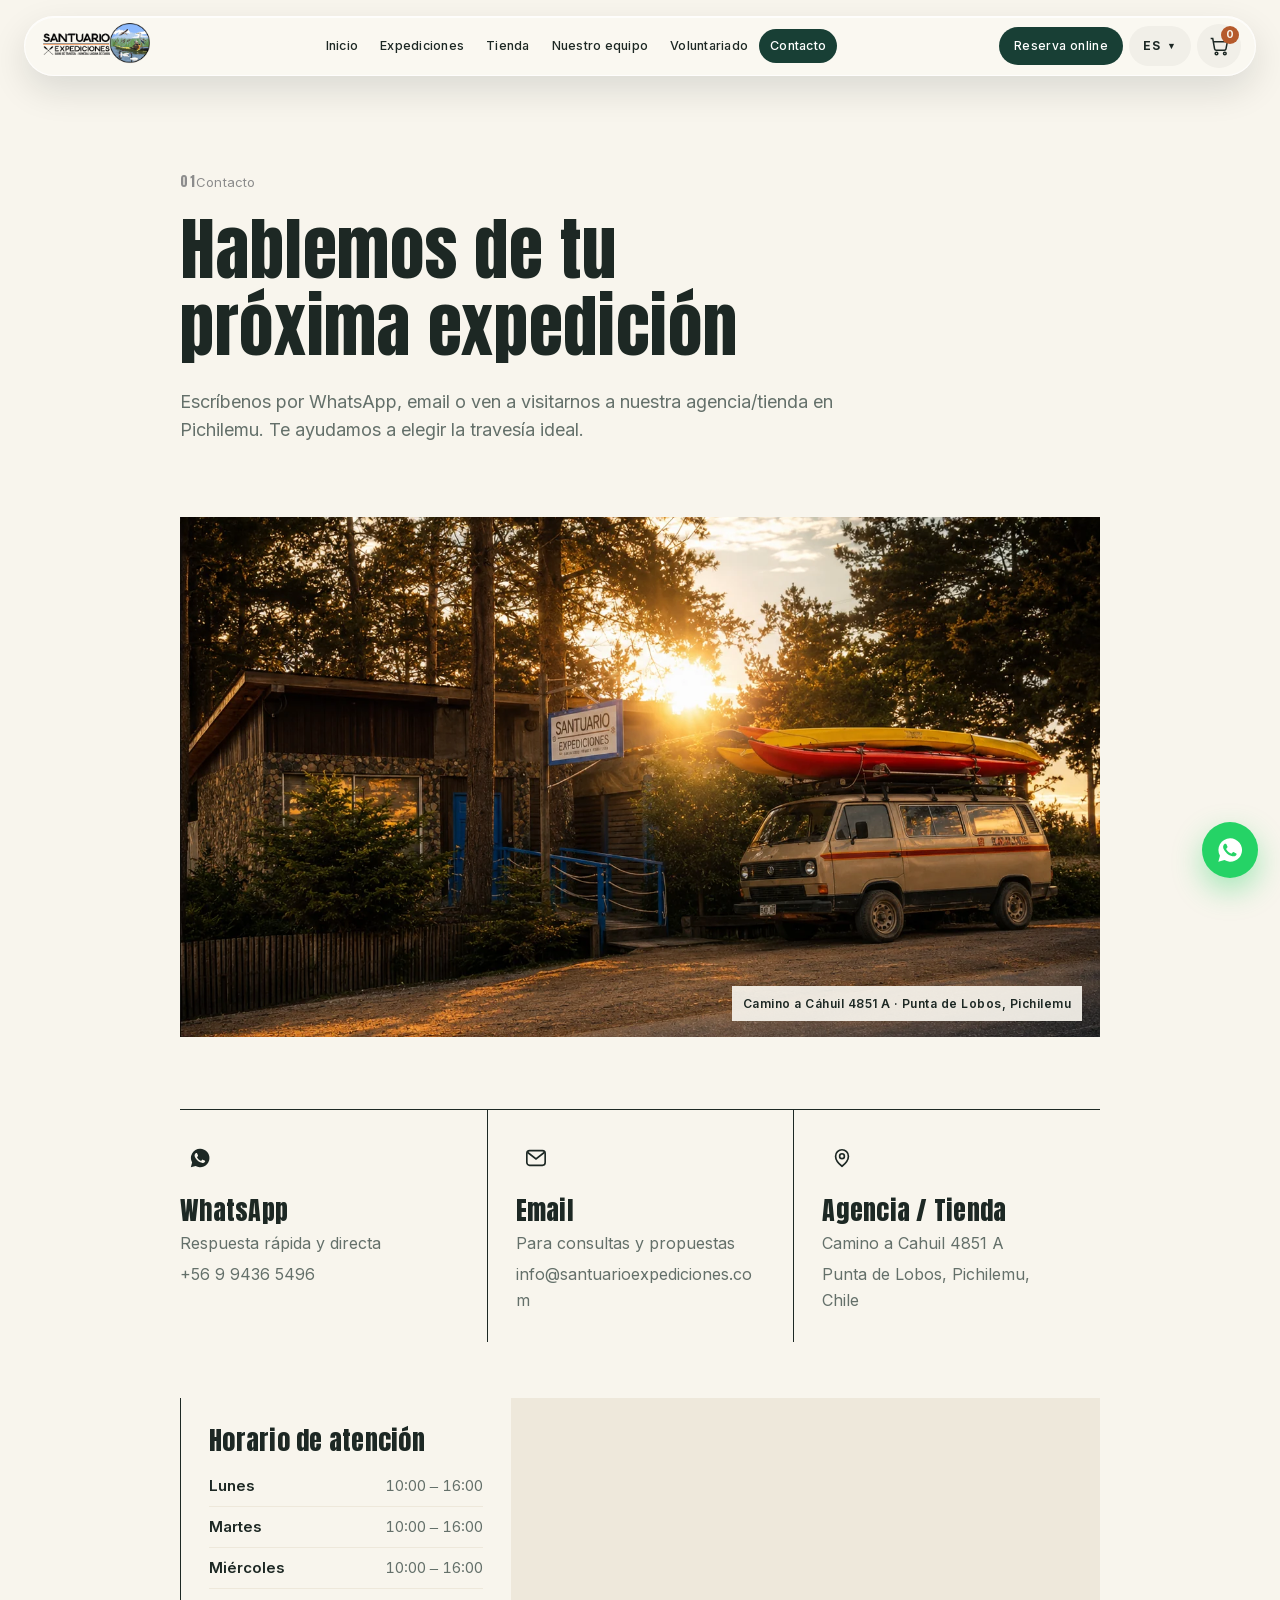
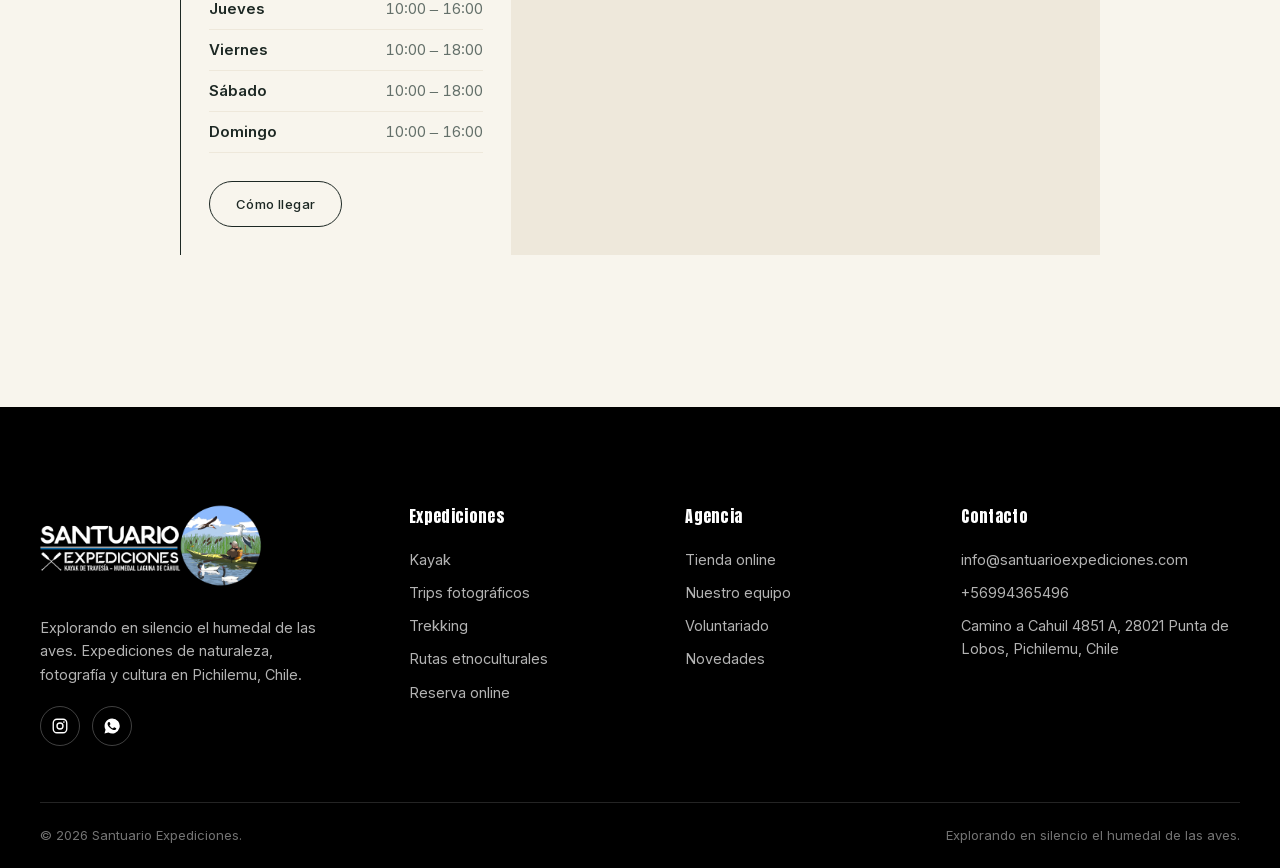
==== contact.html @ 220de6b6 "Refine site visuals and service cards" ====
<!DOCTYPE html>
<html lang="es">
<head>
  <meta charset="UTF-8">
  <meta name="viewport" content="width=device-width, initial-scale=1.0">
  <title>Contacto — Santuario Expediciones</title>
  <meta name="description" content="Contáctanos en Santuario Expediciones: expediciones de naturaleza, fotografía y cultura en Pichilemu, Chile. Escríbenos por WhatsApp, email o visítanos en la agencia.">
  <meta property="og:type" content="website">
  <meta property="og:site_name" content="Santuario Expediciones">
  <meta property="og:title" content="Contacto — Santuario Expediciones">
  <meta property="og:description" content="Contáctanos en Santuario Expediciones: expediciones de naturaleza, fotografía y cultura en Pichilemu, Chile. Escríbenos por WhatsApp, email o visítanos en la agencia.">
  <meta property="og:url" content="https://santuarioexpediciones.com/contact.html">
  <meta property="og:image" content="https://santuarioexpediciones.com/assets/img/agencia-santuario-punta-de-lobos.webp">
  <meta name="twitter:card" content="summary_large_image">
  <meta name="twitter:title" content="Contacto — Santuario Expediciones">
  <meta name="twitter:description" content="Contáctanos en Santuario Expediciones: expediciones de naturaleza, fotografía y cultura en Pichilemu, Chile. Escríbenos por WhatsApp, email o visítanos en la agencia.">
  <meta name="twitter:image" content="https://santuarioexpediciones.com/assets/img/agencia-santuario-punta-de-lobos.webp">
  <link rel="icon" type="image/png" href="assets/img/logo.png">
  <link rel="stylesheet" href="css/style.css">
  <link rel="stylesheet" href="css/s1lex.css?v=20260815-5">
</head>
<body>
  <div id="headerSlot"></div>

  <main id="main">
    <section class="section">
      <div class="container container--narrow">
        <div class="section__head reveal">
          <span class="eyebrow" data-i18n="contact.eyebrow">Contacto</span>
          <h1 class="display" data-i18n="contact.title">Hablemos de tu próxima expedición</h1>
          <p data-i18n="contact.sub">Escríbenos por WhatsApp, email o ven a visitarnos a nuestra agencia/tienda en Pichilemu. Te ayudamos a elegir la travesía ideal.</p>
        </div>

        <figure class="contact-arrival reveal" data-delay="1">
          <img src="assets/img/agencia-santuario-punta-de-lobos.webp" width="1414" height="1112" alt="Agencia Santuario Expediciones en Punta de Lobos al atardecer, con kayaks preparados para salir">
          <figcaption>Camino a Cáhuil 4851 A · Punta de Lobos, Pichilemu</figcaption>
        </figure>

        <div class="contact-grid reveal">
          <a class="contact-card" data-wa="expeditions" href="https://wa.me/56994365496?text=Hola%20qu%C3%A9%20tal%2C%20quisieras%20saber%20m%C3%A1s%20de%20nuestras%20expediciones%3F" target="_blank" rel="noopener">
            <span class="contact-card__icon">
              <svg width="22" height="22" viewBox="0 0 24 24" fill="currentColor" aria-hidden="true"><path d="M12 2a10 10 0 0 0-8.6 15L2 22l5.2-1.4A10 10 0 1 0 12 2zm5.3 14.2c-.2.6-1.2 1.2-1.7 1.2-.5.1-1 .2-3.4-.7-2.9-1.2-4.8-4.1-4.9-4.3-.1-.2-1.2-1.6-1.2-3s.7-2.1 1-2.4c.2-.3.5-.4.7-.4h.5c.2 0 .4 0 .6.4l.9 2.1c.1.2.1.4 0 .6l-.4.6-.5.5c-.1.1-.3.3-.1.6.2.3.8 1.3 1.7 2.1 1.2 1 2.1 1.4 2.4 1.5.3.1.5.1.6-.1l.9-1c.2-.3.4-.2.6-.1l2 1c.3.1.5.2.6.4 0 .1 0 .6-.2 1.2z"/></svg>
            </span>
            <h3 data-i18n="contact.waTitle">WhatsApp</h3>
            <p data-i18n="contact.waSub">Respuesta rápida y directa</p>
            <p>+56 9 9436 5496</p>
          </a>
          <a class="contact-card" href="mailto:info@santuarioexpediciones.com">
            <span class="contact-card__icon">
              <svg width="22" height="22" viewBox="0 0 24 24" fill="none" stroke="currentColor" stroke-width="1.8" aria-hidden="true"><rect x="2" y="4" width="20" height="16" rx="3"/><path d="m3 6 9 7 9-7"/></svg>
            </span>
            <h3 data-i18n="contact.emailTitle">Email</h3>
            <p data-i18n="contact.emailSub">Para consultas y propuestas</p>
            <p>info@santuarioexpediciones.com</p>
          </a>
          <div class="contact-card">
            <span class="contact-card__icon">
              <svg width="22" height="22" viewBox="0 0 24 24" fill="none" stroke="currentColor" stroke-width="1.8" aria-hidden="true"><path d="M12 21s-7-5.5-7-11a7 7 0 1 1 14 0c0 5.5-7 11-7 11z"/><circle cx="12" cy="10" r="2.6"/></svg>
            </span>
            <h3 data-i18n="contact.shopTitle">Agencia / Tienda</h3>
            <p data-i18n="contact.shopSub1">Camino a Cahuil 4851 A</p>
            <p data-i18n="contact.shopSub2">Punta de Lobos, Pichilemu, Chile</p>
          </div>
        </div>

        <div class="contact-lower reveal">
          <div class="contact-card contact-card--hours">
            <h3 data-i18n="contact.hoursTitle">Horario de atención</h3>
            <ul class="hours-list">
              <li><span data-i18n="contact.dayMon">Lunes</span><time>10:00 – 16:00</time></li>
              <li><span data-i18n="contact.dayTue">Martes</span><time>10:00 – 16:00</time></li>
              <li><span data-i18n="contact.dayWed">Miércoles</span><time>10:00 – 16:00</time></li>
              <li><span data-i18n="contact.dayThu">Jueves</span><time>10:00 – 16:00</time></li>
              <li><span data-i18n="contact.dayFri">Viernes</span><time>10:00 – 18:00</time></li>
              <li><span data-i18n="contact.daySat">Sábado</span><time>10:00 – 18:00</time></li>
              <li><span data-i18n="contact.daySun">Domingo</span><time>10:00 – 16:00</time></li>
            </ul>
            <a class="btn btn--outline" href="https://maps.google.com/?cid=6576551345342451077" target="_blank" rel="noopener" data-i18n="contact.hoursDir">Cómo llegar</a>
          </div>
          <div class="map-wrap">
            <iframe title="Mapa de Santuario Expediciones" src="https://www.google.com/maps?q=Santuario+Expediciones,+Camino+a+Cahuil+4851,+Pichilemu,+Chile&output=embed" width="100%" height="100%" style="border:0" allowfullscreen loading="lazy" referrerpolicy="no-referrer-when-downgrade"></iframe>
          </div>
        </div>

      </div>
    </section>
  </main>

  <div id="footerSlot"></div>

  <script src="js/i18n.js"></script>
  <script src="js/data.js"></script>
  <script src="js/main.js?v=20260815-3"></script>
  <script src="js/s1lex.js"></script>
</body>
</html>
---- css/style.css ----
/* ============================================================
   Santuario Expediciones — design system
   Base : design.md (Spots Travel — quiet luxury editorial)
   ============================================================ */

:root {
  /* Couleurs */
  --paper: #fef9eb;
  --paper-soft: #f7f0dd;
  --ink: #403232;
  --ink-soft: #6b5a5a;
  --accent: #a33600;
  --green: #023a29;
  --green-bright: #0b5c41;
  --blue: #134767;
  --purple: #55405c;
  --ochre: #915a01;
  --gray: #757575;
  --pastel-amber: #f9d89f;
  --pastel-terracotta: #efbfa7;
  --pastel-sage: #cadbc2;
  --pastel-sky: #bddcee;
  --white: #ffffff;

  /* Typographie */
  --font-display: "Cormorant Garamond", Georgia, "Times New Roman", serif;
  --font-body: -apple-system, BlinkMacSystemFont, "Helvetica Neue", Helvetica, Arial, sans-serif;

  /* Espacement */
  --container: 1120px;
  --container-narrow: 900px;
  --section-pad: clamp(72px, 10vw, 130px);
  --radius-pill: 999px;
  --radius-input: 4px;

  /* Transitions */
  --ease: cubic-bezier(0.22, 1, 0.36, 1);
  --dur: 0.35s;
}

/* ---------- Reset ---------- */
*, *::before, *::after { box-sizing: border-box; }
html { scroll-behavior: smooth; -webkit-text-size-adjust: 100%; }
body {
  margin: 0;
  font-family: var(--font-body);
  font-size: 17px;
  line-height: 1.6;
  color: var(--ink);
  background: var(--paper);
  -webkit-font-smoothing: antialiased;
}
img { max-width: 100%; display: block; }
a { color: inherit; text-decoration: none; }
ul, ol { margin: 0; padding: 0; list-style: none; }
h1, h2, h3, h4, p { margin: 0; }
button { font: inherit; color: inherit; background: none; border: 0; cursor: pointer; padding: 0; }
input, select, textarea { font: inherit; color: inherit; }
::selection { background: var(--accent); color: var(--paper); }

/* ---------- Utilitaires ---------- */
.container { width: min(var(--container), 100% - 48px); margin-inline: auto; }
.container--narrow { width: min(var(--container-narrow), 100% - 48px); margin-inline: auto; }

.display { font-family: var(--font-display); font-weight: 500; line-height: 1.08; letter-spacing: 0.005em; }
.eyebrow {
  font-size: 12px;
  font-weight: 600;
  letter-spacing: 0.48px;
  text-transform: uppercase;
  color: var(--accent);
}
.section { padding-block: var(--section-pad); position: relative; }
.section--paper-soft { background: var(--paper-soft); }
.section--white { background: var(--white); }
.section__head { text-align: center; max-width: 720px; margin: 0 auto clamp(40px, 6vw, 72px); }
.section__head .eyebrow { margin-bottom: 18px; display: block; }
.section__head h2, .section__head h1 { font-size: clamp(34px, 4.6vw, 54px); margin-bottom: 18px; }
.section__head p { color: var(--ink-soft); font-size: 18px; }
.section__head--left { text-align: left; margin-inline: 0; }

/* ---------- Header ---------- */
.site-header {
  position: sticky;
  top: 0;
  z-index: 60;
  background: rgba(254, 249, 235, 0.92);
  backdrop-filter: blur(10px);
  border-bottom: 1px dashed var(--ink);
  transition: box-shadow var(--dur) var(--ease);
}
.site-header.scrolled { box-shadow: 0 8px 30px rgba(64, 50, 50, 0.08); }
.site-header__inner {
  display: flex;
  align-items: center;
  justify-content: space-between;
  gap: 16px;
  height: 78px;
}
.brand { display: flex; align-items: center; gap: 12px; white-space: nowrap; flex: none; }
.brand img { height: 58px; width: auto; }
.brand__word {
  font-family: var(--font-display);
  font-size: 19px;
  font-weight: 600;
  letter-spacing: -0.01em;
  line-height: 1;
}
.brand__word small { display: block; font-family: var(--font-body); font-size: 9px; font-weight: 600; letter-spacing: 2.6px; text-transform: uppercase; color: var(--accent); margin-top: 4px; }

.main-nav { display: flex; align-items: center; gap: 3px; min-width: 0; }
.main-nav a, .main-nav button.nav-link {
  display: inline-flex;
  align-items: center;
  white-space: nowrap;
  gap: 5px;
  padding: 8px 10px;
  font-size: 12px;
  font-weight: 600;
  letter-spacing: 0.1em;
  text-transform: uppercase;
  color: var(--ink);
  border-radius: var(--radius-pill);
  transition: color var(--dur) var(--ease), background var(--dur) var(--ease);
}
.main-nav a:hover, .main-nav button.nav-link:hover { color: var(--accent); background: rgba(163, 54, 0, 0.06); }
.main-nav a.is-active { color: var(--accent); }

/* Dropdown Expediciones */
.has-dropdown { position: relative; }
.dropdown {
  position: absolute;
  top: calc(100% + 10px);
  left: 0;
  min-width: 250px;
  background: var(--paper);
  border: 1px dashed var(--ink);
  border-radius: 14px;
  padding: 10px;
  opacity: 0;
  visibility: hidden;
  transform: translateY(8px);
  transition: opacity var(--dur) var(--ease), transform var(--dur) var(--ease), visibility var(--dur);
  box-shadow: 0 24px 60px rgba(64, 50, 50, 0.14);
}
.has-dropdown:hover .dropdown, .has-dropdown:focus-within .dropdown { opacity: 1; visibility: visible; transform: translateY(0); }
.dropdown a {
  display: block;
  padding: 11px 14px;
  font-size: 13px;
  font-weight: 600;
  letter-spacing: 0.1em;
  text-transform: uppercase;
  border-radius: 10px;
  color: var(--ink);
  transition: background var(--dur) var(--ease), color var(--dur) var(--ease);
}
.dropdown a:hover { background: rgba(163, 54, 0, 0.07); color: var(--accent); }
.caret { font-size: 9px; transition: transform var(--dur) var(--ease); }
.has-dropdown:hover .caret { transform: rotate(180deg); }

.header-cta { display: flex; align-items: center; gap: 8px; flex: none; white-space: nowrap; }

/* Sélecteur de langue */
.lang-select { position: relative; }
.lang-select__btn {
  height: 44px;
  padding: 0 14px;
  border: 1.5px dashed var(--ink);
  border-radius: var(--radius-pill);
  background: transparent;
  font-size: 12px;
  font-weight: 700;
  letter-spacing: 0.08em;
  color: var(--ink);
  display: inline-flex;
  align-items: center;
  gap: 6px;
  transition: background var(--dur) var(--ease), color var(--dur) var(--ease), border-color var(--dur) var(--ease);
}
.lang-select__btn:hover { background: var(--ink); color: var(--paper); border-color: var(--ink); }
.lang-select__menu {
  position: absolute;
  top: calc(100% + 10px);
  right: 0;
  min-width: 168px;
  background: var(--paper);
  border: 1px dashed var(--ink);
  border-radius: 14px;
  padding: 8px;
  opacity: 0;
  visibility: hidden;
  transform: translateY(8px);
  transition: opacity var(--dur) var(--ease), transform var(--dur) var(--ease), visibility var(--dur);
  box-shadow: 0 24px 60px rgba(64, 50, 50, 0.14);
  z-index: 70;
}
.lang-select.open .lang-select__menu { opacity: 1; visibility: visible; transform: translateY(0); }
.lang-select__menu button {
  display: flex;
  align-items: center;
  justify-content: space-between;
  gap: 12px;
  width: 100%;
  padding: 11px 14px;
  font-size: 13px;
  font-weight: 600;
  border-radius: 10px;
  color: var(--ink);
  transition: background var(--dur) var(--ease), color var(--dur) var(--ease);
}
.lang-select__menu button:hover { background: rgba(163, 54, 0, 0.07); color: var(--accent); }
.lang-select__menu button.is-active { background: var(--ink); color: var(--paper); }
.lang-select__menu button small { opacity: 0.55; font-weight: 700; letter-spacing: 0.08em; }

/* Navigation un peu plus compacte en anglais / français / portugais (libellés plus longs) */
html[lang="en"] .main-nav, html[lang="fr"] .main-nav, html[lang="pt"] .main-nav { gap: 2px; }
html[lang="en"] .main-nav a,
html[lang="en"] .main-nav button.nav-link,
html[lang="fr"] .main-nav a,
html[lang="fr"] .main-nav button.nav-link,
html[lang="pt"] .main-nav a,
html[lang="pt"] .main-nav button.nav-link { padding: 10px 9px; font-size: 11.5px; }

/* Boutons */
.btn {
  display: inline-flex;
  align-items: center;
  justify-content: center;
  gap: 10px;
  height: 46px;
  padding: 0 26px;
  border-radius: var(--radius-pill);
  font-size: 13px;
  font-weight: 600;
  letter-spacing: 0.12em;
  text-transform: uppercase;
  transition: transform var(--dur) var(--ease), box-shadow var(--dur) var(--ease), background var(--dur) var(--ease), color var(--dur) var(--ease), border-color var(--dur) var(--ease);
  will-change: transform;
}
.btn:hover { transform: translateY(-2px); }
.btn--primary { background: var(--green); color: var(--paper); }
.btn--primary:hover { background: var(--green-bright); box-shadow: 0 14px 30px rgba(2, 58, 41, 0.28); }
.btn--accent { background: var(--accent); color: var(--paper); }
.btn--accent:hover { box-shadow: 0 14px 30px rgba(163, 54, 0, 0.3); background: #b83e00; }
.btn--outline { border: 1.5px solid var(--ink); color: var(--ink); background: transparent; }
.btn--outline:hover { background: var(--ink); color: var(--paper); }
.btn--light { border: 1.5px solid rgba(254, 249, 235, 0.7); color: var(--paper); }
.btn--light:hover { background: var(--paper); color: var(--green); border-color: var(--paper); }
.btn--sm { height: 40px; padding: 0 18px; font-size: 11.5px; }
.btn .icon { font-size: 15px; line-height: 1; }

/* Text link */
.text-link {
  display: inline-flex;
  align-items: center;
  gap: 8px;
  font-size: 14px;
  font-weight: 600;
  letter-spacing: 0.1em;
  text-transform: uppercase;
  color: var(--ink);
  padding-bottom: 4px;
  position: relative;
}
.text-link::after {
  content: "";
  position: absolute;
  left: 0; bottom: 0;
  width: 100%; height: 1px;
  background: var(--accent);
  transform: scaleX(0);
  transform-origin: left;
  transition: transform var(--dur) var(--ease);
}
.text-link:hover::after { transform: scaleX(1); }
.text-link:hover { color: var(--accent); }
.text-link .icon { transition: transform var(--dur) var(--ease); }
.text-link:hover .icon { transform: translateX(4px); }

/* ---------- Hero ---------- */
.hero {
  position: relative;
  min-height: 92vh;
  display: flex;
  align-items: center;
  justify-content: center;
  overflow: hidden;
  isolation: isolate;
}
.hero__media { position: absolute; inset: 0; z-index: -2; }
.hero__media video, .hero__media img {
  width: 100%; height: 100%;
  object-fit: cover;
}
.hero__overlay {
  position: absolute; inset: 0; z-index: -1;
  background: linear-gradient(180deg, rgba(0, 0, 0, 0.28) 0%, rgba(0, 0, 0, 0.15) 45%, rgba(0, 0, 0, 0.52) 100%);
}
.hero__content { text-align: center; padding: 140px 24px 100px; max-width: 820px; }
.hero__eyebrow { display: inline-flex; align-items: center; gap: 14px; font-size: 12px; font-weight: 600; letter-spacing: 0.4em; text-transform: uppercase; color: var(--paper); margin-bottom: 26px; }
.hero__eyebrow::before, .hero__eyebrow::after { content: ""; width: 42px; height: 1px; background: var(--paper); opacity: 0.6; }
.hero h1 {
  font-family: var(--font-display);
  font-weight: 500;
  font-size: clamp(44px, 7vw, 82px);
  line-height: 1.02;
  color: var(--paper);
  text-shadow: 0 2px 24px rgba(2, 58, 41, 0.45);
  margin-bottom: 26px;
}
.hero h1 em { font-style: italic; color: #f9d89f; }
.hero__sub {
  font-family: var(--font-display);
  font-size: clamp(20px, 2.6vw, 26px);
  font-style: italic;
  color: rgba(254, 249, 235, 0.92);
  text-shadow: 0 2px 16px rgba(2, 58, 41, 0.5);
  margin-bottom: 42px;
}
.hero__actions { display: flex; gap: 16px; justify-content: center; flex-wrap: wrap; }
.hero__actions .btn--outline { border-color: var(--paper); color: var(--paper); }
.hero__actions .btn--outline:hover { background: var(--ink); border-color: var(--ink); color: var(--paper); }
.hero__scroll {
  position: absolute;
  bottom: 26px; left: 50%;
  transform: translateX(-50%);
  display: flex; flex-direction: column; align-items: center; gap: 8px;
  font-size: 10px; letter-spacing: 0.34em; text-transform: uppercase; color: rgba(254, 249, 235, 0.9);
  text-shadow: 0 1px 8px rgba(2, 58, 41, 0.5);
  animation: float 2.4s var(--ease) infinite;
}
@keyframes float { 0%, 100% { transform: translateX(-50%) translateY(0); } 50% { transform: translateX(-50%) translateY(8px); } }

/* ---------- Galerie ---------- */
.gallery { display: grid; grid-template-columns: repeat(3, 1fr); gap: 22px; }
.gallery figure { position: relative; border-radius: 50%; overflow: hidden; aspect-ratio: 1; }
.gallery figure:nth-child(1) { transform: rotate(-3deg); }
.gallery figure:nth-child(2) { transform: translateY(26px) rotate(1.5deg); }
.gallery figure:nth-child(3) { transform: rotate(2.5deg); }
.gallery img { width: 100%; height: 100%; object-fit: cover; transition: transform 0.8s var(--ease); }
.gallery figure:hover img { transform: scale(1.08) rotate(-1deg); }

/* ---------- Cartes expéditions ---------- */
.exp-grid { display: grid; grid-template-columns: repeat(4, 1fr); gap: 28px; }
.exp-card {
  background: var(--white);
  border: 1px solid rgba(64, 50, 50, 0.1);
  border-radius: 20px;
  overflow: hidden;
  display: flex;
  flex-direction: column;
  transition: transform var(--dur) var(--ease), box-shadow var(--dur) var(--ease), border-color var(--dur) var(--ease);
}
.exp-card:hover { transform: translateY(-8px); box-shadow: 0 34px 64px rgba(64, 50, 50, 0.16); border-color: rgba(64, 50, 50, 0.22); }
.exp-card__media {
  position: relative;
  display: block;
  aspect-ratio: 16 / 10;
  overflow: hidden;
}
.exp-card__media img { width: 100%; height: 100%; object-fit: cover; transition: transform 0.8s var(--ease); }
.exp-card:hover .exp-card__media img { transform: scale(1.08); }
.exp-card__tag {
  position: absolute;
  bottom: 12px; left: 12px;
  background: var(--paper);
  color: var(--ink);
  font-size: 11px;
  font-weight: 700;
  letter-spacing: 0.1em;
  text-transform: uppercase;
  padding: 7px 13px;
  border-radius: var(--radius-pill);
  box-shadow: 0 8px 20px rgba(64, 50, 50, 0.18);
}
.exp-card__body { padding: 26px 24px 28px; display: flex; flex-direction: column; flex: 1; }
.exp-card__eyebrow {
  font-size: 11px;
  font-weight: 700;
  letter-spacing: 0.18em;
  text-transform: uppercase;
  color: var(--accent);
  margin-bottom: 10px;
}
.exp-card h3 {
  font-family: var(--font-display);
  font-size: 24px;
  font-weight: 600;
  line-height: 1.15;
  margin-bottom: 12px;
  transition: color var(--dur) var(--ease);
}
.exp-card:hover h3 { color: var(--accent); }
.exp-card p { font-size: 15px; color: var(--ink-soft); margin-bottom: 22px; }
.exp-card__cta {
  margin-top: auto;
  width: 100%;
  transition: transform var(--dur) var(--ease), box-shadow var(--dur) var(--ease), background var(--dur) var(--ease);
}
.exp-card__cta .icon { transition: transform var(--dur) var(--ease); }
.exp-card:hover .exp-card__cta { transform: none; }
.exp-card__cta:hover .icon { transform: translateX(4px); }
.exp-more { text-align: center; margin-top: 56px; }
.exp-more .text-link { font-size: 15px; }

/* ---------- Produits (tienda) ---------- */
.shop-banner { position: relative; padding: clamp(90px, 14vw, 170px) 0; text-align: center; overflow: hidden; isolation: isolate; color: var(--paper); }
.shop-banner img { position: absolute; inset: 0; width: 100%; height: 100%; object-fit: cover; z-index: -2; }
.shop-banner::after { content: ""; position: absolute; inset: 0; background: rgba(0, 0, 0, 0.52); z-index: -1; }
.shop-banner h1 { font-family: var(--font-display); font-size: clamp(40px, 6vw, 68px); font-weight: 500; margin-bottom: 14px; }
.shop-banner p { letter-spacing: 0.3em; text-transform: uppercase; font-size: 12px; font-weight: 600; opacity: 0.85; }

.filters { display: flex; flex-wrap: wrap; gap: 10px; justify-content: center; margin-bottom: 52px; }
.chip {
  padding: 10px 20px;
  border: 1px solid var(--ink);
  border-radius: var(--radius-pill);
  font-size: 12px;
  font-weight: 600;
  letter-spacing: 0.1em;
  text-transform: uppercase;
  transition: all var(--dur) var(--ease);
}
.chip:hover { border-color: var(--accent); color: var(--accent); }
.chip.is-active { background: var(--ink); color: var(--paper); border-color: var(--ink); }

.product-grid { display: grid; grid-template-columns: repeat(4, 1fr); gap: 34px 26px; }
.product-card { display: flex; flex-direction: column; animation: cardIn 0.5s var(--ease) both; }
.product-card__img {
  position: relative;
  border-radius: 18px;
  overflow: hidden;
  aspect-ratio: 4 / 3;
  background: var(--paper-soft);
  margin-bottom: 16px;
}
.product-card__img img { width: 100%; height: 100%; object-fit: cover; transition: transform 0.7s var(--ease); }
.product-card:hover .product-card__img img { transform: scale(1.07); }
.product-card__badge {
  position: absolute;
  top: 12px; left: 12px;
  background: var(--paper);
  color: var(--ink);
  font-size: 10px;
  font-weight: 700;
  letter-spacing: 0.12em;
  text-transform: uppercase;
  padding: 6px 12px;
  border-radius: var(--radius-pill);
  box-shadow: 0 6px 16px rgba(64, 50, 50, 0.18);
  z-index: 2;
}
.product-card__cat { font-size: 11px; font-weight: 700; letter-spacing: 0.18em; text-transform: uppercase; color: var(--accent); margin-bottom: 6px; }
.product-card h3 { font-family: var(--font-display); font-size: 21px; font-weight: 600; line-height: 1.2; margin-bottom: 6px; }
.product-card__price { font-size: 16px; font-weight: 700; margin-bottom: 14px; }
.product-card__btn { margin-top: auto; }

/* ---------- Accordéon FAQ ---------- */
.accordion { max-width: var(--container-narrow); margin-inline: auto; }
.accordion details { border-bottom: 1px dashed rgba(64, 50, 50, 0.45); }
.accordion summary {
  display: flex;
  align-items: baseline;
  gap: 22px;
  padding: 26px 6px;
  cursor: pointer;
  list-style: none;
  font-family: var(--font-display);
  font-size: 22px;
  font-weight: 600;
}
.accordion summary::-webkit-details-marker { display: none; }
.accordion summary .num { font-family: var(--font-body); font-size: 13px; font-weight: 700; color: var(--accent); letter-spacing: 0.1em; }
.accordion summary .mark { margin-left: auto; font-size: 20px; color: var(--accent); transition: transform var(--dur) var(--ease); }
.accordion details[open] summary .mark { transform: rotate(45deg); }
.accordion__body { padding: 0 6px 30px 62px; color: var(--ink-soft); max-width: 720px; }

/* ---------- Réservation (services) ---------- */
.svc-grid { display: grid; grid-template-columns: repeat(3, 1fr); gap: 30px; }
.svc-card {
  background: var(--white);
  border: 1px solid rgba(64, 50, 50, 0.14);
  border-radius: 20px;
  overflow: hidden;
  display: flex;
  flex-direction: column;
  transition: transform var(--dur) var(--ease), box-shadow var(--dur) var(--ease);
}
.svc-card:hover { transform: translateY(-6px); box-shadow: 0 30px 60px rgba(64, 50, 50, 0.14); }
.svc-card__img { aspect-ratio: 16 / 10; overflow: hidden; }
.svc-card__img img { width: 100%; height: 100%; object-fit: cover; transition: transform 0.7s var(--ease); }
.svc-card:hover .svc-card__img img { transform: scale(1.06); }
.svc-card__body { padding: 26px 26px 30px; display: flex; flex-direction: column; flex: 1; }
.svc-card__cat { font-size: 11px; font-weight: 700; letter-spacing: 0.16em; text-transform: uppercase; color: var(--accent); margin-bottom: 8px; }
.svc-card h3 { font-family: var(--font-display); font-size: 24px; font-weight: 600; line-height: 1.15; margin-bottom: 12px; }
.svc-card__meta { display: flex; gap: 8px; flex-wrap: wrap; margin-bottom: 14px; }
.svc-card__tag { font-size: 12px; font-weight: 600; padding: 5px 12px; border-radius: var(--radius-pill); background: var(--paper-soft); }
.svc-card__price { font-size: 26px; font-weight: 700; margin-bottom: 18px; }
.svc-card__price small { font-size: 13px; font-weight: 500; color: var(--gray); }
.svc-card .btn { margin-top: auto; }
.svc-card { cursor: pointer; }
.svc-card__link { display: block; text-decoration: none; color: inherit; }
.svc-card__img { position: relative; }
.svc-card__badge {
  position: absolute;
  top: 12px; left: 12px;
  z-index: 2;
  background: var(--accent);
  color: var(--paper);
  font-size: 10px;
  font-weight: 700;
  letter-spacing: 0.12em;
  text-transform: uppercase;
  padding: 6px 12px;
  border-radius: var(--radius-pill);
  box-shadow: 0 6px 16px rgba(64, 50, 50, 0.25);
}
.svc-card__tag--level { background: rgba(163, 54, 0, 0.09); color: var(--accent); }
.svc-card__more-btn {
  display: inline-flex;
  align-items: center;
  gap: 6px;
  align-self: flex-start;
  margin-bottom: 16px;
  font-size: 12px;
  font-weight: 700;
  letter-spacing: 0.12em;
  text-transform: uppercase;
  color: var(--accent);
  border-bottom: 1px solid var(--accent);
  padding-bottom: 2px;
  transition: color var(--dur) var(--ease), border-color var(--dur) var(--ease);
}
.svc-card__more-btn:hover { color: var(--ink); border-color: var(--ink); }
.svc-card__more-ico { font-size: 15px; line-height: 1; }
.svc-card__more {
  margin: -6px 0 18px;
  padding: 16px 18px;
  border: 1px dashed rgba(163, 54, 0, 0.45);
  border-radius: 14px;
  background: rgba(163, 54, 0, 0.045);
  animation: cardIn 0.35s var(--ease) both;
}
.svc-card__more p { font-size: 14.5px; line-height: 1.7; color: var(--ink-soft); }
.svc-private-note {
  text-align: center;
  max-width: 640px;
  margin: 44px auto 0;
  font-size: 14px;
  color: var(--ink-soft);
  border: 1px dashed var(--ink);
  border-radius: var(--radius-pill);
  padding: 12px 22px;
}

/* ---------- Bandeau « Expedición 2 días » (accueil) ---------- */
.exp-featured {
  display: grid;
  grid-template-columns: 1.05fr 1fr;
  gap: 0;
  border-radius: 24px;
  overflow: hidden;
  background: var(--green);
  color: var(--paper);
  box-shadow: 0 34px 64px rgba(2, 58, 41, 0.24);
}
.exp-featured__media { position: relative; min-height: 300px; }
.exp-featured__media img { position: absolute; inset: 0; width: 100%; height: 100%; object-fit: cover; }
.exp-featured__body { padding: clamp(36px, 5vw, 64px); display: flex; flex-direction: column; }
.exp-featured__body .exp-card__eyebrow { color: #f9d89f; }
.exp-featured__body h3 {
  font-family: var(--font-display);
  font-size: clamp(26px, 3vw, 38px);
  font-weight: 600;
  line-height: 1.1;
  margin-bottom: 16px;
}
.exp-featured__body p { color: rgba(254, 249, 235, 0.85); font-size: 16.5px; margin-bottom: 28px; }
.exp-featured__body .btn--primary { background: var(--accent); }
.exp-featured__body .btn--primary:hover { background: #b83e00; box-shadow: 0 14px 30px rgba(0, 0, 0, 0.3); }

/* ---------- Contacto ---------- */
.contact-grid { display: grid; grid-template-columns: repeat(3, 1fr); gap: 22px; margin-bottom: 56px; }
.contact-lower { display: grid; grid-template-columns: minmax(280px, 0.9fr) 1.6fr; gap: 22px; margin-bottom: 56px; }
.contact-card--hours h3 { margin-bottom: 14px; }
.hours-list { list-style: none; width: 100%; margin: 0 0 22px; padding: 0; display: grid; gap: 8px; }
.hours-list li { display: flex; justify-content: space-between; align-items: baseline; gap: 16px; padding-bottom: 8px; border-bottom: 1px dashed rgba(64, 50, 50, 0.16); font-size: 15px; }
.hours-list span { color: var(--ink); font-weight: 600; }
.hours-list time { color: var(--ink-soft); font-variant-numeric: tabular-nums; }
.map-wrap { border-radius: 18px; overflow: hidden; border: 1px solid rgba(64, 50, 50, 0.14); min-height: 320px; background: var(--paper-soft); }
.map-wrap iframe { display: block; }
.contact-card--hours { text-decoration: none; }

.contact-card {
  display: flex;
  flex-direction: column;
  align-items: flex-start;
  gap: 6px;
  padding: 28px;
  border: 1px solid rgba(64, 50, 50, 0.14);
  border-radius: 18px;
  background: var(--paper-soft);
  color: var(--ink);
  text-decoration: none;
  transition: transform var(--dur) var(--ease), box-shadow var(--dur) var(--ease);
}
.contact-card:hover { transform: translateY(-4px); box-shadow: 0 18px 40px rgba(64, 50, 50, 0.12); }
.contact-card__icon { display: grid; place-items: center; width: 44px; height: 44px; border-radius: 50%; background: var(--green); color: var(--paper); margin-bottom: 8px; }
.contact-card h3 { font-family: var(--font-display); font-size: 20px; font-weight: 600; }
.contact-card p { color: var(--ink-soft); font-size: 14px; word-break: break-word; }

/* ---------- Équipe ---------- */
.team-grid { display: grid; grid-template-columns: repeat(3, 1fr); gap: 40px; }
.team-card { text-align: center; }
.team-card__img { border-radius: 50%; overflow: hidden; aspect-ratio: 1; margin-bottom: 24px; position: relative; }
.team-card__img img { width: 100%; height: 100%; object-fit: cover; }
.team-card h3 { font-family: var(--font-display); font-size: 26px; font-weight: 600; margin-bottom: 6px; }

/* ---------- Novedades / blog ---------- */
.post-grid { display: grid; grid-template-columns: repeat(2, 1fr); gap: 40px; }
.post-card { display: flex; flex-direction: column; }
.post-card__img { border-radius: 18px; overflow: hidden; aspect-ratio: 16 / 10; margin-bottom: 22px; }
.post-card__img img { width: 100%; height: 100%; object-fit: cover; transition: transform 0.7s var(--ease); }
.post-card:hover .post-card__img img { transform: scale(1.05); }
.post-card__date { font-size: 12px; font-weight: 600; letter-spacing: 0.16em; text-transform: uppercase; color: var(--gray); margin-bottom: 10px; }
.post-card h3 { font-family: var(--font-display); font-size: 27px; font-weight: 600; line-height: 1.15; margin-bottom: 12px; }
.post-card p { color: var(--ink-soft); }

/* ---------- Formulaires ---------- */
.form { display: grid; gap: 22px; }
.form__row { display: grid; grid-template-columns: 1fr 1fr; gap: 22px; }
.field label { display: block; font-size: 12px; font-weight: 600; letter-spacing: 0.12em; text-transform: uppercase; margin-bottom: 9px; color: var(--ink); }
.field input, .field textarea, .field select {
  width: 100%;
  height: 48px;
  padding: 0 16px;
  border: 1px dashed var(--ink);
  border-radius: var(--radius-input);
  background: rgba(255, 255, 255, 0.55);
  transition: border-color var(--dur) var(--ease), box-shadow var(--dur) var(--ease), background var(--dur) var(--ease);
}
.field textarea { height: 140px; padding-top: 14px; resize: vertical; }
.field input:focus, .field textarea:focus, .field select:focus {
  outline: none;
  border-color: var(--accent);
  border-style: solid;
  background: var(--white);
  box-shadow: 0 0 0 4px rgba(163, 54, 0, 0.08);
}
.form__note { font-size: 14px; color: var(--ink-soft); text-align: center; }
.form__success {
  display: none;
  text-align: center;
  padding: 34px;
  border: 1px dashed var(--green);
  border-radius: 16px;
  background: rgba(2, 58, 41, 0.05);
}
.form__success.show { display: block; animation: cardIn 0.5s var(--ease) both; }

/* ---------- Reseñas ---------- */
.rev-platforms { display: grid; grid-template-columns: repeat(2, 1fr); gap: 22px; max-width: 760px; margin: 0 auto clamp(48px, 6vw, 72px); }
.rev-platform {
  display: flex;
  flex-direction: column;
  align-items: center;
  gap: 10px;
  padding: 34px 26px;
  border: 1px dashed var(--ink);
  border-radius: 20px;
  text-align: center;
  transition: transform var(--dur) var(--ease), box-shadow var(--dur) var(--ease), border-color var(--dur) var(--ease), background var(--dur) var(--ease);
}
.rev-platform:hover { transform: translateY(-6px); box-shadow: 0 26px 54px rgba(64, 50, 50, 0.14); border-color: var(--accent); background: var(--paper); }
.rev-platform__logo { width: 44px; height: 44px; margin-bottom: 2px; }
.rev-platform__logo--ta { width: auto; height: 34px; margin-bottom: 6px; }
.rev-platform__name { font-size: 12px; font-weight: 700; letter-spacing: 0.2em; text-transform: uppercase; color: var(--ink-soft); }
.rev-platform__score { display: flex; align-items: center; gap: 12px; }
.rev-platform__score strong { font-family: var(--font-display); font-size: 42px; font-weight: 600; line-height: 1; }
.rev-platform__score .rev-stars { color: var(--accent); font-size: 20px; letter-spacing: 2px; }
.rev-platform__count { font-size: 14px; color: var(--ink-soft); }
.rev-platform__see { font-size: 12px; font-weight: 600; letter-spacing: 0.14em; text-transform: uppercase; color: var(--accent); border-bottom: 1px solid var(--accent); padding-bottom: 2px; }

.rev-grid { display: grid; grid-template-columns: repeat(3, 1fr); gap: 26px; }
.rev-card {
  display: flex;
  flex-direction: column;
  gap: 18px;
  background: var(--paper-soft);
  border: 1px solid rgba(64, 50, 50, 0.1);
  border-radius: 20px;
  padding: 30px 28px;
  transition: transform var(--dur) var(--ease), box-shadow var(--dur) var(--ease);
}
.rev-card:hover { transform: translateY(-6px); box-shadow: 0 26px 54px rgba(64, 50, 50, 0.12); }
.rev-card__stars { color: var(--accent); font-size: 16px; letter-spacing: 2px; }
.rev-card blockquote {
  margin: 0;
  flex: 1;
  font-family: var(--font-display);
  font-size: 18px;
  font-style: italic;
  line-height: 1.45;
  color: var(--ink);
  border-left: 2px solid var(--accent);
  padding-left: 16px;
}
.rev-card__foot { display: flex; flex-direction: column; gap: 4px; }
.rev-card__name { font-size: 14px; font-weight: 700; letter-spacing: 0.04em; }
.rev-card__meta { font-size: 12px; font-weight: 600; letter-spacing: 0.12em; text-transform: uppercase; color: var(--gray); }
.rev-card__source { color: var(--accent); }
.rev-more { text-align: center; margin-top: 52px; }
.rev-more .text-link { font-size: 15px; }
.rev-card--cta {
  align-items: center;
  text-align: center;
  background: var(--green);
  border-color: var(--green);
  color: var(--paper);
}
.rev-card--cta:hover { box-shadow: 0 26px 54px rgba(2, 58, 41, 0.3); }
.rev-card--cta blockquote {
  border-left: none;
  padding-left: 0;
  color: var(--paper);
  font-style: normal;
  font-size: 22px;
  font-weight: 600;
}
.rev-card--cta .btn--outline { border-color: var(--paper); color: var(--paper); }
.rev-card--cta .btn--outline:hover { background: var(--paper); color: var(--green); }
.rev-card--cta .btn--outline:hover .rev-card__logo--ta { filter: none; }
.rev-card__actions { display: flex; flex-wrap: wrap; justify-content: center; gap: 14px; margin-top: auto; }
.rev-card__btn { margin-top: auto; }
.rev-card__actions .btn { display: inline-flex; align-items: center; gap: 9px; }
.rev-card__logo { width: 20px; height: 20px; flex-shrink: 0; }
.rev-card__logo--ta { width: auto; height: 16px; filter: brightness(0) invert(1); }

/* ---------- CTA bande ---------- */
.cta-band {
  position: relative;
  background: var(--green);
  color: var(--paper);
  text-align: center;
  padding: clamp(80px, 11vw, 130px) 0;
  overflow: hidden;
}
.cta-band::before { content: ""; position: absolute; inset: 0; background: radial-gradient(ellipse at 50% 120%, rgba(254, 249, 235, 0.12), transparent 60%); }
.cta-band h2 { font-family: var(--font-display); font-size: clamp(34px, 5vw, 56px); font-weight: 500; margin-bottom: 16px; }
.cta-band p { max-width: 620px; margin: 0 auto 34px; color: rgba(254, 249, 235, 0.82); font-size: 17px; }

/* ---------- Footer ---------- */
.site-footer { background: var(--ink); color: rgba(254, 249, 235, 0.78); }
.site-footer__top { display: grid; grid-template-columns: 1.4fr 1fr 1fr 1.2fr; gap: 44px; padding: clamp(60px, 8vw, 90px) 0 50px; }
.site-footer h4 { font-family: var(--font-display); font-size: 20px; font-weight: 600; color: var(--paper); margin-bottom: 18px; }
.site-footer a { transition: color var(--dur) var(--ease); }
.site-footer a:hover { color: var(--paper); }
.site-footer__cols li { margin-bottom: 10px; font-size: 14.5px; }
.site-footer__brand img { height: 46px; width: auto; margin-bottom: 16px; }
.site-footer__brand p { font-size: 14.5px; max-width: 280px; }
.site-footer__social { display: flex; gap: 12px; margin-top: 20px; }
.site-footer__social a {
  width: 40px; height: 40px;
  border: 1px solid rgba(254, 249, 235, 0.35);
  border-radius: 50%;
  display: inline-flex; align-items: center; justify-content: center;
  transition: background var(--dur) var(--ease), border-color var(--dur) var(--ease), transform var(--dur) var(--ease);
}
.site-footer__social a:hover { background: var(--accent); border-color: var(--accent); transform: translateY(-3px); }
.site-footer__bottom { border-top: 1px dashed rgba(254, 249, 235, 0.25); padding: 22px 0; display: flex; justify-content: space-between; gap: 16px; flex-wrap: wrap; font-size: 13px; color: rgba(254, 249, 235, 0.55); }

/* ---------- WhatsApp flottant ---------- */
.wa-float {
  position: fixed;
  right: 22px; bottom: 22px;
  z-index: 55;
  width: 56px; height: 56px;
  border-radius: 50%;
  background: #25d366;
  color: #fff;
  display: flex; align-items: center; justify-content: center;
  box-shadow: 0 12px 30px rgba(37, 211, 102, 0.4);
  transition: transform var(--dur) var(--ease);
}
.wa-float:hover { transform: translateY(-4px) scale(1.05); }
.wa-float svg { width: 28px; height: 28px; }

/* ---------- Retour en haut ---------- */
.to-top {
  position: fixed;
  right: 22px; bottom: 92px;
  z-index: 55;
  width: 46px; height: 46px;
  border-radius: 50%;
  background: var(--ink);
  color: var(--paper);
  display: flex; align-items: center; justify-content: center;
  opacity: 0; visibility: hidden; transform: translateY(12px);
  box-shadow: 0 10px 26px rgba(64, 50, 50, 0.3);
  transition: opacity var(--dur) var(--ease), transform var(--dur) var(--ease), visibility var(--dur), background var(--dur) var(--ease);
}
.to-top.show { opacity: 1; visibility: visible; transform: none; }
.to-top:hover { background: var(--accent); }
.to-top svg { width: 18px; height: 18px; }

/* ---------- Menu mobile ---------- */
.menu-toggle { display: none; width: 44px; height: 44px; flex-direction: column; align-items: center; justify-content: center; gap: 5px; }
.menu-toggle span { width: 24px; height: 2px; background: var(--ink); border-radius: 2px; transition: transform var(--dur) var(--ease), opacity var(--dur) var(--ease); }
body.menu-open .menu-toggle span:nth-child(1) { transform: translateY(7px) rotate(45deg); }
body.menu-open .menu-toggle span:nth-child(2) { opacity: 0; }
body.menu-open .menu-toggle span:nth-child(3) { transform: translateY(-7px) rotate(-45deg); }

/* ---------- Reveal au scroll ---------- */
.reveal { opacity: 0; transform: translateY(26px); transition: opacity 0.8s var(--ease), transform 0.8s var(--ease); }
.reveal.in-view { opacity: 1; transform: none; }
.reveal[data-delay="1"] { transition-delay: 0.08s; }
.reveal[data-delay="2"] { transition-delay: 0.16s; }
.reveal[data-delay="3"] { transition-delay: 0.24s; }
.reveal[data-delay="4"] { transition-delay: 0.32s; }

@keyframes cardIn { from { opacity: 0; transform: translateY(18px); } to { opacity: 1; transform: none; } }

/* ---------- Panier ---------- */
.cart-btn { position: relative; width: 44px; height: 44px; border-radius: 50%; display: inline-flex; align-items: center; justify-content: center; transition: background var(--dur) var(--ease); }
.cart-btn:hover { background: rgba(163, 54, 0, 0.08); }
.cart-count {
  position: absolute; top: 2px; right: 2px;
  min-width: 18px; height: 18px;
  background: var(--accent); color: var(--paper);
  font-size: 10.5px; font-weight: 700;
  border-radius: var(--radius-pill);
  display: flex; align-items: center; justify-content: center;
  padding: 0 4px;
}
.cart-drawer {
  position: fixed; top: 0; right: 0; bottom: 0;
  width: min(430px, 100%);
  background: var(--paper);
  border-left: 1px dashed var(--ink);
  z-index: 90;
  transform: translateX(100%);
  transition: transform 0.45s var(--ease);
  display: flex; flex-direction: column;
}
body.cart-open .cart-drawer { transform: none; }
.cart-scrim { position: fixed; inset: 0; background: rgba(64, 50, 50, 0.45); z-index: 85; opacity: 0; visibility: hidden; transition: opacity var(--dur); }
body.cart-open .cart-scrim { opacity: 1; visibility: visible; }
.cart-drawer__head { display: flex; align-items: center; justify-content: space-between; padding: 22px 24px; border-bottom: 1px dashed var(--ink); }
.cart-drawer__head h3 { font-family: var(--font-display); font-size: 26px; font-weight: 600; }
.cart-close { font-size: 22px; width: 40px; height: 40px; border-radius: 50%; display: inline-flex; align-items: center; justify-content: center; transition: background var(--dur); }
.cart-close:hover { background: rgba(163, 54, 0, 0.08); }
.cart-drawer__body { flex: 1; overflow-y: auto; padding: 12px 24px; }
.cart-empty { text-align: center; padding: 60px 0; color: var(--ink-soft); }
.cart-empty .icon { font-size: 40px; display: block; margin-bottom: 14px; }
.cart-item { display: grid; grid-template-columns: 72px 1fr auto; gap: 14px; padding: 16px 0; border-bottom: 1px dashed rgba(64, 50, 50, 0.3); align-items: center; }
.cart-item__img { width: 72px; height: 60px; border-radius: 10px; overflow: hidden; background: var(--paper-soft); }
.cart-item__img img { width: 100%; height: 100%; object-fit: cover; }
.cart-item h4 { font-size: 14.5px; font-weight: 600; line-height: 1.3; margin-bottom: 4px; }
.cart-item__price { font-size: 13.5px; color: var(--ink-soft); }
.qty { display: inline-flex; align-items: center; gap: 10px; border: 1px solid var(--ink); border-radius: var(--radius-pill); padding: 3px 10px; font-size: 14px; }
.qty button { width: 22px; height: 22px; border-radius: 50%; font-size: 15px; display: inline-flex; align-items: center; justify-content: center; }
.qty button:hover { background: rgba(163, 54, 0, 0.1); }
.cart-drawer__foot { border-top: 1px dashed var(--ink); padding: 20px 24px; }
.cart-total { display: flex; justify-content: space-between; font-size: 18px; font-weight: 700; margin-bottom: 14px; }
.cart-drawer__foot .btn { width: 100%; }

/* ---------- Responsive ---------- */
@media (max-width: 1024px) {
  .exp-grid { grid-template-columns: repeat(2, 1fr); gap: 40px; }
  .rev-grid { grid-template-columns: repeat(2, 1fr); }
  .product-grid { grid-template-columns: repeat(3, 1fr); }
  .svc-grid { grid-template-columns: repeat(2, 1fr); }
  .site-footer__top { grid-template-columns: 1fr 1fr; }
}
@media (max-width: 860px) {
  .vol-grid { grid-template-columns: 1fr !important; }
  .brand__word { display: none; }
}
@media (max-width: 760px) {
  .menu-toggle { display: flex; }
  .main-nav {
    position: fixed;
    inset: 78px 0 auto 0;
    flex-direction: column;
    align-items: stretch;
    gap: 2px;
    background: var(--paper);
    border-bottom: 1px dashed var(--ink);
    padding: 14px 20px 26px;
    transform: translateY(-16px);
    opacity: 0;
    visibility: hidden;
    transition: transform var(--dur) var(--ease), opacity var(--dur) var(--ease), visibility var(--dur);
  }
  body.menu-open .main-nav { transform: none; opacity: 1; visibility: visible; }
  .main-nav a, .main-nav button.nav-link { padding: 14px 10px; font-size: 13px; }
  .dropdown { position: static; opacity: 1; visibility: visible; transform: none; box-shadow: none; border: 0; border-radius: 0; padding: 0 0 0 16px; display: none; }
  .has-dropdown.open .dropdown { display: block; }
  .header-cta .btn--outline { display: none; }
  .exp-grid { grid-template-columns: 1fr; max-width: 560px; margin-inline: auto; }
  .gallery { grid-template-columns: 1fr; }
  .gallery figure:nth-child(2) { transform: none; }
  .product-grid { grid-template-columns: repeat(2, 1fr); gap: 24px; }
  .svc-grid { grid-template-columns: 1fr; }
  .contact-grid { grid-template-columns: 1fr; }
  .contact-lower { grid-template-columns: 1fr; }
  .team-grid { grid-template-columns: 1fr; gap: 52px; }
  .post-grid { grid-template-columns: 1fr; }
  .rev-grid { grid-template-columns: 1fr; }
  .rev-platforms { grid-template-columns: 1fr; }
  .form__row { grid-template-columns: 1fr; }
  .site-footer__top { grid-template-columns: 1fr; gap: 36px; }
  .hero__actions { flex-direction: column; align-items: center; }
  .hero { min-height: 88vh; }
  .exp-featured { grid-template-columns: 1fr; }
  .exp-featured__media { min-height: 220px; }
}
@media (max-width: 460px) {
  .product-grid { grid-template-columns: 1fr; }
  .brand__word { display: none; }
}

/* ---------- Lightbox produit ---------- */
.lightbox {
  position: fixed;
  inset: 0;
  z-index: 100;
  display: flex;
  align-items: center;
  justify-content: center;
  padding: 24px;
  opacity: 0;
  visibility: hidden;
  transition: opacity 0.4s var(--ease), visibility 0.4s;
}
.lightbox.open { opacity: 1; visibility: visible; }
.lightbox__scrim {
  position: absolute;
  inset: 0;
  background: rgba(64, 50, 50, 0.82);
  backdrop-filter: blur(6px);
}
.lightbox__panel {
  position: relative;
  width: min(960px, 100%);
  max-height: 88vh;
  background: var(--paper);
  border-radius: 24px;
  overflow: hidden;
  display: grid;
  grid-template-columns: 1.25fr 1fr;
  transform: scale(0.94) translateY(12px);
  transition: transform 0.45s var(--ease);
  box-shadow: 0 40px 90px rgba(0, 0, 0, 0.4);
}
.lightbox.open .lightbox__panel { transform: none; }
.lightbox__media {
  background: var(--paper-soft);
  min-height: 320px;
}
.lightbox__media img { width: 100%; height: 100%; object-fit: cover; max-height: 88vh; }
.lightbox__info {
  padding: 44px 38px;
  display: flex;
  flex-direction: column;
  justify-content: center;
  gap: 10px;
}
.lightbox__info h3 {
  font-family: var(--font-display);
  font-size: clamp(26px, 3vw, 34px);
  font-weight: 600;
  line-height: 1.12;
}
.lightbox__info .product-card__price { font-size: 24px; margin-bottom: 6px; }
.lightbox__close {
  position: absolute;
  top: 14px; right: 14px;
  z-index: 2;
  width: 42px; height: 42px;
  border-radius: 50%;
  background: var(--paper);
  box-shadow: 0 8px 20px rgba(64, 50, 50, 0.2);
  font-size: 17px;
  display: inline-flex;
  align-items: center;
  justify-content: center;
  transition: background var(--dur) var(--ease), transform var(--dur) var(--ease);
}
.lightbox__close:hover { background: var(--accent); color: var(--paper); transform: rotate(90deg); }
.lightbox__nav {
  position: absolute;
  top: 50%;
  transform: translateY(-50%);
  z-index: 2;
  width: 48px; height: 48px;
  border-radius: 50%;
  background: var(--paper);
  box-shadow: 0 8px 24px rgba(64, 50, 50, 0.25);
  font-size: 22px;
  display: inline-flex;
  align-items: center;
  justify-content: center;
  transition: background var(--dur) var(--ease), color var(--dur) var(--ease), transform var(--dur) var(--ease);
}
.lightbox__nav:hover { background: var(--ink); color: var(--paper); }
.lightbox__nav--prev { left: 16px; }
.lightbox__nav--next { right: 16px; }
.lightbox__counter {
  position: absolute;
  bottom: 16px; left: 50%;
  transform: translateX(-50%);
  font-size: 12px;
  font-weight: 700;
  letter-spacing: 0.14em;
  color: var(--paper);
  background: rgba(64, 50, 50, 0.7);
  padding: 6px 14px;
  border-radius: var(--radius-pill);
  z-index: 2;
}
body.lb-open { overflow: hidden; }
@media (max-width: 760px) {
  .lightbox__panel { grid-template-columns: 1fr; overflow-y: auto; }
  .lightbox__media { min-height: 220px; max-height: 40vh; }
  .lightbox__media img { max-height: 40vh; }
  .lightbox__info { padding: 28px 24px; }
  .lightbox__nav { width: 40px; height: 40px; font-size: 18px; }
  .lightbox__nav--prev { left: 8px; }
  .lightbox__nav--next { right: 8px; }
}

/* ---------- Accessibilité ---------- */
.skip-link { position: absolute; left: -9999px; top: 0; background: var(--ink); color: var(--paper); padding: 12px 20px; z-index: 100; }
.skip-link:focus { left: 12px; top: 12px; }
:focus-visible { outline: 2px solid var(--accent); outline-offset: 3px; }
@media (prefers-reduced-motion: reduce) {
  *, *::before, *::after { animation-duration: 0.01ms !important; transition-duration: 0.01ms !important; }
  html { scroll-behavior: auto; }
}
---- css/s1lex.css ----
/* ============================================================
   Santuario Expediciones — s1lex redesign
   Taste DNA: s1lex.com.md / s1lex.com.json
   Monochrome field · inverted weight hierarchy · full-bleed
   photography · nothing boxed · 96px rhythm · pill buttons.
   Loaded site-wide (the redesign).
   ============================================================ */

/* ---------- Self-hosted fonts (no flash of fallback) ---------- */
@font-face {
  font-family: "Anton";
  src: url("../assets/fonts/anton-latin.woff2") format("woff2");
  font-weight: 400;
  font-style: normal;
  font-display: block;
  unicode-range: U+0000-00FF;
}
@font-face {
  font-family: "Inter";
  src: url("../assets/fonts/inter-latin.woff2") format("woff2");
  font-weight: 100 900;
  font-style: normal;
  font-display: block;
  unicode-range: U+0000-00FF;
}

:root {
  --paper: #faf5ec;
  --paper-soft: #f1e9d9;
  --ink: #1a1a1a;
  --ink-soft: #767676;
  --gray: #8c8c8c;
  --accent: #1a1a1a;
  --green: #000000;
  --green-bright: #000000;
  --font-display: "Anton", "Inter", "Helvetica Neue", Helvetica, Arial, sans-serif;
  --font-body: "Inter", "Helvetica Neue", Helvetica, Arial, sans-serif;
  --container: 1400px;
  --section-pad: clamp(72px, 9vw, 96px);
  --radius-pill: 999px;
  --radius-input: 4px;
  --ease: cubic-bezier(0.22, 1, 0.36, 1);
  --dur: 0.35s;
}

body {
  font-size: 16px;
  line-height: 1.6;
  background: var(--paper);
  color: var(--ink);
}
::selection { background: var(--ink); color: var(--paper); }
p { line-height: 1.6; }

/* Typography — inverted hierarchy: light big display, neutral labels */
.display { font-family: var(--font-display); font-weight: 400; letter-spacing: 0.01em; line-height: 1.14; }
.eyebrow {
  font-size: 13px;
  font-weight: 400;
  letter-spacing: 0.01em;
  text-transform: none;
  color: var(--gray);
}
.section { padding-block: var(--section-pad); }
.section--paper-soft { background: var(--paper); }
.section--white { background: var(--paper-soft); }
.section__head { text-align: left; max-width: 840px; margin: 0 0 clamp(48px, 6vw, 72px); }
.section__head .eyebrow { margin-bottom: 18px; display: block; }
.section__head h2, .section__head h1 {
  font-size: clamp(40px, 5.4vw, 78px);
  font-weight: 400;
  letter-spacing: 0.01em;
  line-height: 1.12;
  margin-bottom: 22px;
}
.section__head p { color: var(--ink-soft); font-size: 18px; max-width: 660px; }
.section__head--left { margin-inline: 0; }

.container { width: min(var(--container), 100% - 80px); margin-inline: auto; }
.container--narrow { width: min(920px, 100% - 80px); margin-inline: auto; }

/* ---------- Header — floating glass pill over the hero ---------- */
.site-header {
  position: sticky;
  top: 0;
  z-index: 60;
  background: transparent;
  border-bottom: 0;
  box-shadow: none !important;
  pointer-events: none;
  /* Kill the legacy full-width glass band from style.css: ONLY the pill blurs */
  -webkit-backdrop-filter: none !important;
  backdrop-filter: none !important;
  filter: none !important;
}
/* Detached glass pill: hugs its content, floats centered, no full-width band */
.site-header__inner {
  box-sizing: border-box;
  width: fit-content;
  max-width: calc(100% - 40px);
  margin: 16px auto 0;
  display: flex;
  align-items: center;
  justify-content: center;
  gap: 10px;
  height: 60px;
  padding: 0 16px 0 20px;
  border-radius: 999px;
  background: rgba(253, 250, 245, 0.94);
  border: 1px solid rgba(255, 255, 255, 0.8);
  box-shadow: 0 8px 32px rgba(26, 26, 26, 0.08), inset 0 1px 0 rgba(255,255,255,0.6);
  transition: background 0.4s var(--ease), box-shadow 0.4s var(--ease), border-color 0.4s var(--ease);
  pointer-events: auto;
}
/* Scrolled: pill only — solid, clearly readable, still just the pill */
.site-header.scrolled .site-header__inner {
  background: rgba(255, 255, 255, 0.96);
  border-color: rgba(255, 255, 255, 0.85);
  box-shadow: 0 14px 40px rgba(26, 26, 26, 0.14), inset 0 1px 0 rgba(255,255,255,0.6);
}
.site-header.scrolled { background: transparent; }

/* Heroes slide up under the pill so it floats over the media */
.s1-hero, .hero, .shop-banner {
  margin-top: -80px;
}

/* Slimmer logo inside the compact pill */
.brand { position: relative; overflow: visible; display: flex; align-items: center; }
.brand img { height: 52px; width: auto; display: block; }
@media (max-width: 560px) {
  .site-header__inner { margin-top: 10px; height: 56px; padding: 0 10px 0 14px; }
  .brand img { height: 40px; }
  .s1-hero, .hero, .shop-banner { margin-top: -66px; }
}
.main-nav a, .main-nav button.nav-link {
  padding: 6px 14px;
  font-size: 13px;
  font-weight: 500;
  letter-spacing: 0.02em;
  text-transform: none;
  color: var(--ink);
  border-radius: var(--radius-pill);
}
.main-nav a:hover, .main-nav button.nav-link:hover { color: var(--ink); background: var(--paper-soft); }
.main-nav a.is-active { color: var(--ink); text-decoration: underline; text-underline-offset: 4px; }
.main-nav .caret { display: none; }
.dropdown { border: 0; border-radius: 4px; background: var(--paper); box-shadow: 0 18px 40px rgba(0,0,0,0.08); }
.dropdown a { border-radius: 4px; }
.header-cta .btn--outline {
  height: 40px;
  border: 1px solid var(--ink);
  border-radius: var(--radius-pill);
  color: var(--ink);
  background: transparent;
}
.header-cta .btn--outline:hover { background: var(--ink); color: #fff; }
.lang-select__btn {
  height: 40px;
  border: 1px solid transparent;
  border-radius: var(--radius-pill);
  color: var(--ink);
}
.lang-select__btn:hover { background: var(--paper-soft); color: var(--ink); }
.lang-select__menu { border: 0; border-radius: 4px; background: var(--paper); box-shadow: 0 18px 40px rgba(0,0,0,0.08); }

/* ---------- Buttons — pill or outlined, monochrome ---------- */
.btn {
  height: 46px;
  padding: 0 26px;
  border-radius: var(--radius-pill);
  font-size: 13px;
  font-weight: 500;
  letter-spacing: 0.03em;
  text-transform: none;
  transition: background var(--dur) var(--ease), color var(--dur) var(--ease), border-color var(--dur) var(--ease);
}
.btn:hover { transform: none; }
.btn--primary { background: var(--ink); color: #fff; }
.btn--primary:hover { background: #000; box-shadow: none; }
.btn--accent { background: var(--ink); color: #fff; }
.btn--accent:hover { background: #000; box-shadow: none; }
.btn--outline { border: 1px solid var(--ink); color: var(--ink); background: transparent; }
.btn--outline:hover { background: var(--ink); color: #fff; }
.btn--light { border: 1px solid rgba(255,255,255,0.7); color: #fff; }
.btn--light:hover { background: #fff; color: #000; border-color: #fff; }
.btn--sm { height: 40px; padding: 0 18px; font-size: 12px; }

/* ---------- Hero — full-bleed video + caption ---------- */
.s1-hero {
  position: relative;
  width: 100%;
  aspect-ratio: 2 / 1;
  min-height: 0;
  overflow: hidden;
  background: var(--paper-soft);
  display: block;
  isolation: isolate;
}
.s1-hero__media { position: absolute; inset: 0; z-index: -2; overflow: hidden; background: #000; }
.s1-hero__media video, .s1-hero__media img {
  width: 100%; height: 100%;
  object-fit: cover;
  animation: none;
}
.s1-hero__scrim {
  position: absolute; inset: 0;
  background: linear-gradient(180deg, rgba(0,0,0,0.45) 0%, rgba(0,0,0,0.22) 45%, rgba(0,0,0,0.72) 100%);
}
.s1-hero__caption {
  position: absolute;
  left: 0; right: 0; bottom: 0;
  z-index: 2;
  padding: 0 calc(max(24px, (100% - 1400px) / 2)) clamp(40px, 5vw, 64px);
  color: #fff;
  max-width: 980px;
}
.s1-hero__eyebrow {
  font-size: 13px;
  font-weight: 500;
  letter-spacing: 0.08em;
  text-transform: uppercase;
  color: rgba(255,255,255,0.75);
  margin-bottom: 16px;
  display: block;
}
.s1-hero h1 {
  font-family: var(--font-display);
  font-weight: 400;
  font-size: clamp(44px, 7vw, 92px);
  line-height: 1.14;
  letter-spacing: 0.01em;
  color: #fff;
  margin-bottom: 18px;
  text-shadow: 0 2px 30px rgba(0,0,0,0.25);
}
.s1-hero h1 em { font-style: normal; }
.s1-hero__sub {
  font-size: 19px;
  font-weight: 400;
  color: rgba(255,255,255,0.85);
  margin-bottom: 32px;
}
.s1-hero__actions { display: flex; gap: 14px; flex-wrap: wrap; }
.s1-hero__actions .btn--outline { border-color: #fff; color: #fff; }
.s1-hero__actions .btn--outline:hover { background: #fff; color: #000; }
.s1-hero__scroll {
  position: absolute;
  bottom: 64px; right: calc(max(24px, (100% - 1400px) / 2));
  z-index: 2;
  font-size: 12px;
  letter-spacing: 0.22em;
  text-transform: uppercase;
  color: rgba(255,255,255,0.6);
  writing-mode: vertical-rl;
  transform: rotate(180deg);
}
.s1-hero__index {
  position: absolute;
  top: 28px; right: 0;
  z-index: 2;
  font-size: 12px;
  letter-spacing: 0.2em;
  color: rgba(255,255,255,0.7);
  padding: 0 calc(max(24px, (100% - 1400px) / 2));
}

/* ---------- Expedition tiles — portrait, flat, caption under ---------- */
.exp-grid { display: grid; grid-template-columns: repeat(4, 1fr); gap: 40px 32px; }
.exp-card {
  background: none;
  border: 0;
  border-radius: 0;
  overflow: visible;
  display: flex;
  flex-direction: column;
  transition: none;
}
.exp-card:hover { transform: none; box-shadow: none; border-color: transparent; }
.exp-card__media {
  display: block;
  aspect-ratio: 3 / 4;
  overflow: hidden;
  border-radius: 0;
  background: var(--paper-soft);
  margin-bottom: 18px;
}
.exp-card__media img { transition: scale 0.6s var(--ease); scale: 1; }
.exp-card:hover .exp-card__media img { scale: 1.04; }
.exp-card__tag {
  position: absolute;
  top: 14px; left: 14px;
  background: none;
  color: #fff;
  font-size: 12px;
  font-weight: 500;
  letter-spacing: 0.06em;
  text-transform: none;
  padding: 0;
  border-radius: 0;
  box-shadow: none;
  text-shadow: 0 1px 12px rgba(0,0,0,0.4);
}
.exp-card__body { padding: 0; display: flex; flex-direction: column; flex: 1; }
.exp-card__eyebrow {
  font-size: 13px;
  font-weight: 400;
  letter-spacing: 0.02em;
  text-transform: none;
  color: var(--gray);
  margin-bottom: 8px;
}
.exp-card h3 {
  font-family: var(--font-display);
  font-size: 24px;
  font-weight: 400;
  letter-spacing: 0.01em;
  line-height: 1.12;
  margin-bottom: 10px;
}
.exp-card:hover h3 { color: var(--ink); text-decoration: underline; text-underline-offset: 5px; }
.exp-card p { font-size: 16px; color: var(--ink-soft); margin-bottom: 18px; }
.exp-card__cta {
  margin-top: auto;
  width: max-content;
  height: 40px;
  padding: 0 20px;
  background: var(--ink);
}
.exp-card__cta:hover { background: #000; }
.exp-more { text-align: center; margin-top: 64px; }

/* ---------- Featured expedition — full-bleed image band ---------- */
.exp-featured {
  position: relative;
  display: block;
  margin-top: 96px;
  overflow: hidden;
  border-radius: 0;
  background: #000;
  color: #fff;
  aspect-ratio: 21 / 9;
  box-shadow: none;
}
.exp-featured__media { position: absolute; inset: 0; overflow: hidden; }
.exp-featured__media img { position: absolute; inset: 0; width: 100%; height: 100%; object-fit: cover; opacity: 0.85; scale: 1; }
.exp-featured__body {
  position: absolute;
  left: 0; right: 0; bottom: 0;
  padding: clamp(28px, 4vw, 56px) calc(max(24px, (100% - 1400px) / 2));
  background: linear-gradient(180deg, rgba(0,0,0,0) 0%, rgba(0,0,0,0.6) 100%);
}
.exp-featured__body .exp-card__eyebrow { color: rgba(255,255,255,0.8); }
.exp-featured__body h3 { font-size: clamp(30px, 4vw, 56px); }
.exp-featured__body p { color: rgba(255,255,255,0.9); }
.exp-featured__body .btn--primary { background: #fff; color: #000; }
.exp-featured__body .btn--primary:hover { background: #fff; color: #000; }

/* ---------- Products — flat editorial grid ---------- */
.product-grid { grid-template-columns: repeat(4, 1fr); gap: 48px 32px; }
.product-card { display: flex; flex-direction: column; animation: cardIn 0.5s var(--ease) both; }
.product-card__img {
  border-radius: 0;
  aspect-ratio: 4 / 3;
  background: var(--paper-soft);
  margin-bottom: 16px;
}
.product-card__badge {
  background: var(--ink);
  color: #fff;
  font-size: 11px;
  font-weight: 500;
  letter-spacing: 0.08em;
  text-transform: none;
  padding: 6px 12px;
  border-radius: var(--radius-pill);
  box-shadow: none;
}
.product-card__cat { font-size: 13px; font-weight: 400; letter-spacing: 0.02em; text-transform: none; color: var(--gray); margin-bottom: 6px; }
.product-card h3 { font-family: var(--font-display); font-size: 20px; font-weight: 500; letter-spacing: 0.01em; line-height: 1.15; margin-bottom: 6px; }
.product-card__price { font-size: 16px; font-weight: 600; margin-bottom: 14px; }
.product-card__btn {
  margin-top: auto;
  height: 40px;
  padding: 0 20px;
  background: var(--ink);
}
.product-card__btn:hover { background: #000; }

/* ---------- Gallery — flat triptych ---------- */
.gallery { display: grid; grid-template-columns: repeat(3, 1fr); gap: 24px; }
.gallery figure {
  position: relative; border-radius: 0; overflow: hidden; aspect-ratio: 4 / 5; margin: 0;
  transform: none !important;
}
.gallery img { scale: 1; }
.gallery figcaption {
  position: absolute; left: 0; right: 0; bottom: 0;
  padding: 40px 18px 16px;
  background: linear-gradient(180deg, rgba(0,0,0,0) 0%, rgba(0,0,0,0.45) 100%);
  color: #fff;
  font-size: 13px;
  letter-spacing: 0.04em;
}

/* ---------- News / posts — list rows ---------- */
.post-grid { display: grid; grid-template-columns: repeat(2, 1fr); gap: 64px 48px; }
.post-card { display: flex; flex-direction: column; }
.post-card__img {
  border-radius: 0;
  aspect-ratio: 16 / 10;
  margin-bottom: 20px;
  background: var(--paper-soft);
}
.post-card__date { font-size: 13px; font-weight: 400; letter-spacing: 0.04em; text-transform: none; color: var(--gray); margin-bottom: 10px; }
.post-card h3 { font-family: var(--font-display); font-size: 30px; font-weight: 500; letter-spacing: 0.01em; line-height: 1.14; margin-bottom: 12px; }
.post-card p { color: var(--ink-soft); font-size: 16px; }

/* ---------- Team — flat text rows ---------- */
.team-grid { display: grid; grid-template-columns: repeat(3, 1fr); gap: 48px; }
.team-card { text-align: left; }
.team-card__img { border-radius: 0; aspect-ratio: 3 / 4; margin-bottom: 20px; }
.team-card h3 { font-family: var(--font-display); font-size: 26px; font-weight: 500; letter-spacing: 0.01em; margin-bottom: 4px; }
#main .team-card p { font-size: 14px; color: var(--gray); }
.team-card--text {
  padding: 20px 0 18px;
  border-top: 1px solid rgba(29, 40, 36, 0.25);
}

/* ---------- Reviews — hairlines, no boxes ---------- */
.rev-platforms { display: grid; grid-template-columns: repeat(2, 1fr); gap: 0; max-width: none; margin: 0 0 clamp(56px, 6vw, 72px); border-top: 1px solid var(--ink); }
.rev-platform {
  align-items: flex-start;
  gap: 6px;
  padding: 28px 28px 28px 0;
  border: 0;
  border-radius: 0;
  text-align: left;
  transition: none;
}
.rev-platform + .rev-platform { border-left: 1px solid var(--ink); padding-left: 28px; }
.rev-platform:hover { transform: none; box-shadow: none; border-color: transparent; background: none; }
.rev-platform__name { font-size: 13px; font-weight: 400; letter-spacing: 0.02em; text-transform: none; color: var(--gray); }
.rev-platform__score { display: flex; align-items: baseline; gap: 12px; margin: 8px 0; }
.rev-platform__score strong { font-family: var(--font-display); font-size: 64px; font-weight: 400; letter-spacing: 0.01em; line-height: 1; }
.rev-platform__score .rev-stars { color: var(--ink); font-size: 14px; letter-spacing: 2px; }
.rev-platform__count { font-size: 14px; color: var(--ink-soft); }
.rev-platform__see { font-size: 13px; font-weight: 500; letter-spacing: 0.03em; text-transform: none; color: var(--ink); border-bottom: 1px solid var(--ink); padding-bottom: 2px; }

.rev-grid { display: grid; grid-template-columns: repeat(3, 1fr); gap: 0 48px; }
.rev-card {
  gap: 18px;
  background: none;
  border: 0;
  border-top: 1px solid var(--ink);
  border-radius: 0;
  padding: 28px 0 40px;
  transition: none;
}
.rev-card:hover { transform: none; box-shadow: none; }
.rev-card__stars { color: var(--ink); font-size: 14px; letter-spacing: 2px; }
.rev-card blockquote {
  font-family: var(--font-display);
  font-size: 19px;
  font-weight: 400;
  font-style: normal;
  line-height: 1.4;
  color: var(--ink);
  border-left: 0;
  padding-left: 0;
  border-top: 2px solid var(--ink);
  padding-top: 20px;
}
.rev-card__name { font-size: 15px; font-weight: 500; }
.rev-card__meta { font-size: 13px; font-weight: 400; letter-spacing: 0.02em; text-transform: none; color: var(--gray); }
.rev-card__source { color: var(--ink); }
.rev-card--cta { background: #000; color: #fff; padding: 28px 24px 40px; }
.rev-card--cta:hover { background: #000; }
.rev-card--cta blockquote { border-top-color: #fff; color: #fff; }
.rev-card--cta .btn--outline { border-color: #fff; color: #fff; }
.rev-card--cta .btn--outline:hover { background: #fff; color: #000; }

/* ---------- CTA band — black inverse ---------- */
.cta-band {
  background: #000;
  color: #fff;
  text-align: left;
  padding: clamp(88px, 11vw, 130px) 0;
}
.cta-band::before { display: none; }
.cta-band h2 {
  font-family: var(--font-display);
  font-size: clamp(44px, 6vw, 88px);
  font-weight: 400;
  letter-spacing: 0.01em;
  line-height: 1.12;
  margin-bottom: 22px;
}
.cta-band p { max-width: 620px; margin: 0 0 36px; color: rgba(255,255,255,0.7); font-size: 18px; }

/* ---------- Footer — black, muted ---------- */
.site-footer { background: #000; color: rgba(255,255,255,0.7); border-top: 1px solid #000; }
.site-footer__top { padding: clamp(72px, 8vw, 96px) 0 56px; }
.site-footer h4 { font-family: var(--font-display); font-size: 16px; font-weight: 500; color: #fff; letter-spacing: 0.02em; }
.site-footer a { color: rgba(255,255,255,0.7); }
.site-footer a:hover { color: #fff; }
.site-footer__brand img { height: 96px; width: auto; }
@media (max-width: 560px) {
  .site-footer__brand img { height: 68px; }
}
.site-footer__bottom { border-top: 1px solid rgba(255,255,255,0.14); color: rgba(255,255,255,0.45); }
.site-footer__social a { border-color: rgba(255,255,255,0.25); }
.site-footer__social a:hover { background: #fff; border-color: #fff; color: #000; }
.site-footer__social a svg { color: #fff; }
.site-footer__social a:hover svg { color: #000; }

/* ---------- WhatsApp / to-top ---------- */
.wa-float { border-radius: 50%; }
.to-top { border-radius: 50%; background: var(--ink); }
.to-top:hover { background: #000; }

/* ---------- Reveal ---------- */
.reveal { opacity: 0; transform: translateY(22px); transition: opacity 0.9s var(--ease), transform 0.9s var(--ease); }

/* ---------- Subpage hero — full-bleed, caption bottom-left ---------- */
.hero { min-height: 80vh; display: flex; align-items: flex-end; justify-content: flex-start; }
.hero__content { text-align: left; padding: 0 calc(max(24px, (100% - 1400px) / 2)) clamp(40px, 5vw, 64px); max-width: 980px; }
.hero__eyebrow {
  display: block;
  gap: 0;
  font-size: 13px;
  font-weight: 500;
  letter-spacing: 0.08em;
  text-transform: uppercase;
  color: rgba(255,255,255,0.75);
  margin-bottom: 16px;
}
.hero__eyebrow::before, .hero__eyebrow::after { display: none; }
.hero h1 {
  font-family: var(--font-display);
  font-weight: 400;
  font-size: clamp(44px, 7vw, 92px);
  line-height: 1.14;
  letter-spacing: 0.01em;
  color: #fff;
  text-shadow: 0 2px 30px rgba(0,0,0,0.25);
  margin-bottom: 18px;
}
.hero h1 em { font-style: normal; }
.hero__sub {
  font-family: var(--font-display);
  font-size: 19px;
  font-style: normal;
  font-weight: 400;
  color: rgba(255,255,255,0.85);
  text-shadow: none;
  margin-bottom: 32px;
}
.hero__actions { display: flex; gap: 14px; justify-content: flex-start; flex-wrap: wrap; }
.hero__actions .btn--outline { border-color: #fff; color: #fff; }
.hero__actions .btn--outline:hover { background: #fff; color: #000; }
.hero__overlay {
  position: absolute; inset: 0; z-index: -1;
  background: linear-gradient(180deg, rgba(0,0,0,0.45) 0%, rgba(0,0,0,0.22) 45%, rgba(0,0,0,0.72) 100%);
}

/* ---------- Shop banner — full-bleed image band ---------- */
.shop-banner {
  position: relative;
  padding: 0;
  text-align: left;
  overflow: hidden;
  isolation: isolate;
  aspect-ratio: 21 / 9;
  display: flex;
  align-items: flex-end;
}
.shop-banner img { inset: 0; z-index: -2; }
.shop-banner::after { background: linear-gradient(180deg, rgba(0,0,0,0) 40%, rgba(0,0,0,0.6) 100%); z-index: -1; }
.shop-banner .container { padding-bottom: clamp(28px, 4vw, 56px); display: block; }
.shop-banner p {
  letter-spacing: 0.08em;
  text-transform: uppercase;
  font-size: 13px;
  font-weight: 500;
  color: rgba(255,255,255,0.75);
  margin-bottom: 12px;
}
.shop-banner h1 {
  font-family: var(--font-display);
  font-size: clamp(40px, 6vw, 84px);
  font-weight: 400;
  letter-spacing: 0.01em;
  line-height: 1.12;
  color: #fff;
}

/* ---------- Service cards (#svcList) — flat editorial ---------- */
.svc-grid { display: grid; grid-template-columns: repeat(3, 1fr); gap: 56px 40px; }
.svc-card {
  background: none;
  border: 0;
  border-radius: 0;
  overflow: visible;
  display: flex;
  flex-direction: column;
  cursor: default;
  transition: none;
}
.svc-card:hover { transform: none; box-shadow: none; }
.svc-card__img { aspect-ratio: 3 / 4; margin-bottom: 20px; position: relative; }
.svc-card__img img { scale: 1; transition: scale 0.6s var(--ease); }
.svc-card:hover .svc-card__img img { scale: 1.04; }
.svc-card__media-pill {
  position: absolute;
  z-index: 2;
  top: 14px;
  left: 14px;
  max-width: calc(100% - 28px);
  padding: 7px 10px;
  border-radius: 999px;
  background: rgba(248, 245, 237, 0.94);
  color: var(--ink);
  font-size: 11px;
  font-weight: 650;
  letter-spacing: 0.02em;
  line-height: 1.2;
  box-shadow: 0 3px 14px rgba(12, 27, 22, 0.14);
}
.svc-card__badge {
  top: 14px; right: 14px; left: auto;
  background: var(--paper);
  color: var(--ink);
  font-size: 11px;
  font-weight: 500;
  letter-spacing: 0.08em;
  text-transform: none;
  padding: 6px 12px;
  border-radius: var(--radius-pill);
  box-shadow: none;
}
.svc-card__badge + .svc-card__media-pill {
  max-width: calc(100% - 136px);
  overflow: hidden;
  text-overflow: ellipsis;
  white-space: nowrap;
}
.svc-card__body { padding: 0; display: flex; flex-direction: column; flex: 1; }
.svc-card__cat { font-size: 13px; font-weight: 400; letter-spacing: 0.02em; text-transform: none; color: var(--gray); margin-bottom: 8px; }
.svc-card h3 { font-family: var(--font-display); font-size: 26px; font-weight: 500; letter-spacing: 0.01em; line-height: 1.1; margin-bottom: 14px; }
.svc-card__meta { display: flex; gap: 8px; flex-wrap: wrap; margin-bottom: 16px; }
.svc-card__tag {
  font-size: 12px;
  font-weight: 400;
  padding: 4px 0;
  border-radius: 0;
  background: none;
  color: var(--ink-soft);
  border-bottom: 1px solid var(--paper-soft);
}
.svc-card__tag--level { background: none; color: var(--ink); }
.svc-card__price { font-size: 22px; font-weight: 400; margin-bottom: 18px; }
.svc-card__price small { font-size: 13px; font-weight: 400; color: var(--gray); }
.svc-card .btn { margin-top: auto; width: max-content; height: 40px; padding: 0 20px; }
.svc-card__more-btn {
  display: inline-flex; align-items: center; gap: 6px;
  align-self: flex-start;
  margin-bottom: 18px;
  font-size: 13px;
  font-weight: 500;
  letter-spacing: 0.03em;
  text-transform: none;
  color: var(--ink);
  border-bottom: 1px solid var(--ink);
  padding-bottom: 2px;
}
.svc-card__more-btn:hover { color: var(--ink); border-color: var(--ink); }
.svc-card__more { margin: -4px 0 18px; padding: 0 0 6px; border: 0; border-bottom: 1px solid var(--paper-soft); border-radius: 0; background: none; }
.svc-card__more p { font-size: 15px; line-height: 1.7; color: var(--ink-soft); }
.svc-private-note {
  text-align: center;
  max-width: 640px;
  margin: 48px auto 0;
  font-size: 14px;
  color: var(--ink-soft);
  border: 0;
  border-top: 1px solid var(--ink);
  border-radius: 0;
  padding: 24px 0 0;
}

/* ---------- Filters / chips ---------- */
.filters { gap: 10px; justify-content: flex-start; margin-bottom: 48px; }
.chip {
  padding: 9px 18px;
  border: 1px solid var(--ink);
  border-radius: var(--radius-pill);
  font-size: 13px;
  font-weight: 400;
  letter-spacing: 0.02em;
  text-transform: none;
  transition: background var(--dur) var(--ease), color var(--dur) var(--ease);
}
.chip:hover { border-color: var(--ink); color: var(--ink); }
.chip.is-active { background: var(--ink); color: #fff; border-color: var(--ink); }

/* ---------- Contact cards — flat, hairlines ---------- */
.contact-grid { grid-template-columns: repeat(3, 1fr); gap: 0; margin-bottom: 56px; border-top: 1px solid var(--ink); }
.contact-lower { grid-template-columns: minmax(280px, 0.9fr) 1.6fr; gap: 0; margin-bottom: 56px; }
.contact-card {
  align-items: flex-start;
  gap: 6px;
  padding: 28px 28px 28px 0;
  border: 0;
  border-radius: 0;
  background: none;
  color: var(--ink);
  transition: none;
}
.contact-grid .contact-card + .contact-card,
.contact-lower .contact-card { border-left: 1px solid var(--ink); padding-left: 28px; }
.contact-card:hover { transform: none; box-shadow: none; }
.contact-card__icon {
  width: 40px; height: 40px;
  border-radius: 0;
  background: none;
  color: var(--ink);
  margin-bottom: 12px;
}
.contact-card h3 { font-family: var(--font-display); font-size: 26px; font-weight: 500; letter-spacing: 0.01em; line-height: 1.1; }
.contact-card p { color: var(--ink-soft); font-size: 16px; }
.contact-card--hours { text-decoration: none; }
.hours-list li {
  font-size: 15px;
  border-bottom: 1px solid var(--paper-soft);
}
.hours-list time { color: var(--ink-soft); font-variant-numeric: tabular-nums; }
.map-wrap { border-radius: 0; border: 1px solid var(--paper-soft); min-height: 320px; background: var(--paper-soft); }

/* ---------- Forms ---------- */
.form { gap: 24px; }
.form__row { grid-template-columns: 1fr 1fr; gap: 24px; }
.field label { font-size: 12px; font-weight: 500; letter-spacing: 0.08em; text-transform: uppercase; margin-bottom: 8px; color: var(--ink); }
.field input, .field textarea, .field select {
  height: 50px;
  padding: 0 16px;
  border: 1px solid var(--ink);
  border-radius: 4px;
  background: var(--paper);
}
.field textarea { height: 150px; padding-top: 14px; }
.field input:focus, .field textarea:focus, .field select:focus {
  outline: none;
  border-color: var(--ink);
  border-style: solid;
  box-shadow: none;
}
.form__note { font-size: 14px; color: var(--ink-soft); text-align: center; }
.form__success { border: 0; border-top: 2px solid var(--ink); border-radius: 0; background: none; text-align: left; padding: 28px 0; }

/* ---------- Accordion ---------- */
.accordion details { border-bottom: 1px solid var(--paper-soft); }
.accordion summary { gap: 22px; padding: 24px 4px; font-family: var(--font-display); font-size: 24px; font-weight: 500; letter-spacing: 0.01em; }
.accordion summary .num { font-family: var(--font-body); font-size: 13px; font-weight: 400; color: var(--gray); letter-spacing: 0.02em; }
.accordion summary .mark { color: var(--ink); font-size: 22px; font-weight: 400; }
.accordion__body { color: var(--ink-soft); }

/* ---------- Text link ---------- */
.text-link {
  font-size: 14px;
  font-weight: 500;
  letter-spacing: 0.03em;
  text-transform: none;
  color: var(--ink);
  padding-bottom: 4px;
}
.text-link::after { background: var(--ink); }
.text-link:hover { color: var(--ink); }

/* ---------- Responsive ---------- */
@media (max-width: 1024px) {
  .exp-grid { grid-template-columns: repeat(2, 1fr); gap: 48px 32px; }
  .product-grid { grid-template-columns: repeat(3, 1fr); }
  .rev-grid { grid-template-columns: repeat(2, 1fr); gap: 0 40px; }
  .exp-featured { aspect-ratio: 16 / 9; }
  .svc-grid { grid-template-columns: repeat(2, 1fr); }
  .contact-grid { grid-template-columns: repeat(2, 1fr); gap: 40px 0; }
  .contact-lower { grid-template-columns: 1fr; gap: 40px 0; }
  .contact-lower .contact-card { border-left: 0; border-top: 1px solid var(--ink); padding-left: 0; padding-top: 28px; }
}
@media (max-width: 760px) {
  .container, .container--narrow { width: calc(100% - 48px); }
  .s1-hero { aspect-ratio: 4 / 5; }
  .s1-hero__caption { padding-bottom: 40px; }
  .s1-hero__scroll, .s1-hero__index { display: none; }
  .exp-grid { grid-template-columns: 1fr; max-width: none; }
  .product-grid { grid-template-columns: repeat(2, 1fr); gap: 36px 20px; }
  .gallery { grid-template-columns: 1fr; }
  .post-grid { grid-template-columns: 1fr; }
  .team-grid { grid-template-columns: 1fr; gap: 48px; }
  .rev-grid { grid-template-columns: 1fr; gap: 0; }
  .rev-platforms { grid-template-columns: 1fr; }
  .rev-platform + .rev-platform { border-left: 0; border-top: 1px solid var(--ink); padding-left: 0; }
  .exp-featured { aspect-ratio: 4 / 3; }
  .exp-featured__body h3 { font-size: 28px; }
  .hero__actions { flex-direction: row; }
  .svc-grid { grid-template-columns: 1fr; gap: 48px 0; }
  .contact-grid { grid-template-columns: 1fr; gap: 0; }
  .contact-grid .contact-card + .contact-card { border-left: 0; border-top: 1px solid var(--ink); padding-left: 0; }
  .shop-banner { aspect-ratio: 4 / 3; }
}

/* ============================================================
   s1lex micro-interactions (js/s1lex.js)
   ============================================================ */

/* ---------- Word-by-word headline reveal ---------- */
#main h1 .w, #main h2.display .w {
  display: inline-block;
  overflow: hidden;
  vertical-align: bottom;
}
#main h1 .w-in, #main h2.display .w-in {
  display: inline-block;
  transform: translateY(115%);
  transition: transform 0.7s cubic-bezier(0.22, 1, 0.36, 1) calc(var(--i, 0) * 42ms);
}
#main h1.is-in .w-in, #main h2.display.is-in .w-in {
  transform: translateY(0);
}

/* ---------- Eyebrow micro-detail: index number + short rule ---------- */
#main { counter-reset: s1sec; }
.section { counter-increment: s1sec; }
.eyebrow--line {
  display: inline-flex;
  align-items: center;
  gap: 12px;
}
.eyebrow--line::before {
  content: "0" counter(s1sec);
  font-family: var(--font-display);
  font-size: 13px;
  letter-spacing: 0.12em;
  color: var(--gray);
  font-variant-numeric: tabular-nums;
}
.eyebrow--line::after {
  content: "";
  width: 28px;
  height: 1px;
  background: var(--gray);
  flex: none;
  transition: width 0.5s var(--ease);
}
.section__head:hover .eyebrow--line::after { width: 44px; }

/* ---------- Soft parallax on imagery ---------- */
/* Parallax moves translate only (no transition — updated every scroll
   frame). Hover zoom uses the independent `scale` property with its own
   transition, so the two never conflict. */
.exp-card__media img.s1-parallax,
.svc-card__img img.s1-parallax,
.post-card__img img.s1-parallax,
.gallery figure img.s1-parallax,
.exp-featured__media img.s1-parallax {
  transform: translate3d(0, var(--py, 0px), 0);
  scale: 1.08;
  will-change: transform;
  transition: scale 0.6s cubic-bezier(0.22, 1, 0.36, 1);
}
.exp-card:hover .exp-card__media img.s1-parallax,
.svc-card:hover .svc-card__img img.s1-parallax,
.product-card:hover .product-card__img img.s1-parallax {
  scale: 1.12;
}

/* Neutralize legacy style.css hover zooms (they target `transform` and would
   override the parallax translate3d). Links keep a gentle `scale` zoom;
   images that are NOT links get NO hover effect at all — we force exactly the
   parallax values so nothing moves/diffs on hover. */
.exp-card:hover .exp-card__media img,
.svc-card:hover .svc-card__img img {
  transform: none;
}
.gallery figure:hover img,
.post-card:hover .post-card__img img,
.exp-featured:hover .exp-featured__media img,
.team-card:hover .team-card__img img {
  transform: translate3d(0, var(--py, 0px), 0) !important;
  scale: 1.08 !important;
  transition: none !important;
}
.product-card__img img {
  scale: 1;
  transition: scale 0.6s var(--ease);
}
.product-card:hover .product-card__img img {
  scale: 1.05;
  transform: none;
}
.exp-card:hover .exp-card__media img.s1-parallax,
.svc-card:hover .svc-card__img img.s1-parallax,
.product-card:hover .product-card__img img.s1-parallax {
  transform: translate3d(0, var(--py, 0px), 0);
}

/* ---------- Scrolling marquee ---------- */
.s1-marquee {
  position: relative;
  overflow: hidden;
  background: #000;
  color: #fff;
  padding: 14px 0;
  border-top: 1px solid rgba(255,255,255,0.1);
  border-bottom: 1px solid rgba(255,255,255,0.1);
}
.s1-marquee__track {
  display: flex;
  width: max-content;
  white-space: nowrap;
  animation: s1Marquee 32s linear infinite;
}
.s1-marquee__word {
  display: inline-flex;
  align-items: center;
  gap: 2.5ch;
  padding-right: 2.5ch;
  font-family: var(--font-display);
  font-size: clamp(20px, 2.4vw, 36px);
  font-weight: 400;
  letter-spacing: 0.06em;
  text-transform: uppercase;
  color: #fff;
}
.s1-marquee__star {
  font-size: 0.55em;
  color: rgba(255,255,255,0.5);
  animation: s1Spin 6s linear infinite;
  display: inline-block;
}
.s1-marquee--static .s1-marquee__track { animation: none; flex-wrap: wrap; width: auto; }
@keyframes s1Marquee {
  from { transform: translateX(0); }
  to { transform: translateX(-50%); }
}
@keyframes s1Spin {
  from { transform: rotate(0); }
  to { transform: rotate(360deg); }
}

/* ---------- Expedition cards hover polish ---------- */
.exp-card__media::after {
  content: "";
  position: absolute;
  inset: 0;
  background: rgba(0,0,0,0);
  transition: background 0.45s var(--ease);
  pointer-events: none;
}
.exp-card:hover .exp-card__media::after {
  background: linear-gradient(180deg, rgba(0,0,0,0) 55%, rgba(0,0,0,0.28) 100%);
}
.exp-card__cta .icon, .exp-card__cta span:last-child {
  transition: transform 0.35s var(--ease);
}
.exp-card:hover .exp-card__cta .icon { transform: translateX(4px); }
.exp-card__cta:hover .icon { transform: translateX(6px); }

/* ---------- Links underline micro ---------- */
.text-link, .main-nav a:not(.is-active) {
  background-image: linear-gradient(currentColor, currentColor);
  background-size: 0% 1px;
  background-repeat: no-repeat;
  background-position: 0 100%;
  transition: background-size 0.4s var(--ease), color var(--dur) var(--ease);
}
.text-link:hover, .text-link:focus-visible { background-size: 100% 1px; }

/* ---------- Reduced motion global ---------- */
@media (prefers-reduced-motion: reduce) {
  #main h1 .w-in, #main h2.display .w-in { transform: none; transition: none; }
  .s1-marquee__track { animation: none; }
  .s1-marquee__star { animation: none; }
  .exp-card__media img.s1-parallax,
  .svc-card__img img.s1-parallax,
  .post-card__img img.s1-parallax,
  .gallery figure img.s1-parallax,
  .exp-featured__media img.s1-parallax { transform: none !important; scale: 1 !important; transition: none !important; }
  .eyebrow--line::before { transition: none; }
}

/* ---------- Glass pill header: nav + mobile refinements ---------- */
.main-nav { gap: 2px; }
.main-nav a, .main-nav button.nav-link {
  padding: 7px 13px;
  border-radius: 999px;
  transition: background 0.3s var(--ease), color 0.3s var(--ease);
  white-space: nowrap;
}
.main-nav a:hover, .main-nav button.nav-link:hover {
  background: rgba(26, 26, 26, 0.07);
  color: var(--ink);
}
.main-nav a.is-active { background: var(--ink); color: #fff; text-decoration: none; }
.header-cta { gap: 6px; }
.lang-select__btn, .cart-btn { background: rgba(26,26,26,0.04); border: 0; }
.lang-select__btn:hover, .cart-btn:hover { background: rgba(26,26,26,0.1); }
.header-cta .btn--outline { height: 38px; padding: 0 16px; background: rgba(26,26,26,0.04); border: 0; }
.header-cta .btn--outline:hover { background: var(--ink); color: #fff; }
/* Dropdown: plain light surface (no backdrop-filter — it would re-blur any
   playing video passing behind it). */
.dropdown {
  background: rgba(253, 250, 245, 0.98);
  border: 1px solid rgba(255,255,255,0.9);
  box-shadow: 0 18px 44px rgba(26,26,26,0.14);
  border-radius: 16px;
}

/* ---------- Mobile: full-screen glass drawer under the pill ---------- */
@media (max-width: 760px) {
  /* backdrop-filter on ANY ancestor creates a containing block that traps the
     fixed drawer; drop it on the whole header when the menu is open. */
  body.menu-open .site-header,
  body.menu-open .site-header__inner {
    -webkit-backdrop-filter: none !important;
    backdrop-filter: none !important;
    filter: none !important;
    transform: none !important;
  }
  body.menu-open .site-header__inner {
    background: rgba(250, 245, 236, 0.98);
  }
  .main-nav {
    inset: 0 !important;
    width: 100% !important;
    padding: 96px 20px 26px !important;
    justify-content: flex-start;
    background: rgba(250, 245, 236, 0.94) !important;
    -webkit-backdrop-filter: blur(22px) saturate(160%);
    backdrop-filter: blur(22px) saturate(160%);
    border-bottom: 1px solid rgba(255,255,255,0.6) !important;
    box-shadow: 0 30px 60px rgba(26, 26, 26, 0.18);
  }
  .main-nav a, .main-nav button.nav-link {
    font-size: 17px;
    padding: 14px 12px;
    border-radius: 14px;
    font-weight: 500;
  }
  .main-nav a.is-active { background: var(--ink); color: #fff; }
}

/* ---------- Hand cursor ONLY on clickable/linkable surfaces ---------- */
a, a * { cursor: pointer; }
a img, a svg { cursor: pointer; }
button, [role="button"] { cursor: pointer; }
/* Cards where the WHOLE surface triggers an action (reserva card → WhatsApp,
   product image → lightbox). Everything else keeps the default arrow. */
.svc-card, .product-card__img { cursor: pointer; }

/* ---------- Smooth page transitions (View Transitions API) ---------- */
@view-transition {
  navigation: auto;
}
::view-transition-old(root) {
  animation: s1ViewOut 0.28s cubic-bezier(0.4, 0, 0.2, 1) both;
}
::view-transition-new(root) {
  animation: s1ViewIn 0.4s cubic-bezier(0.22, 1, 0.36, 1) both;
}
@keyframes s1ViewOut {
  to { opacity: 0; transform: translateY(6px); }
}
@keyframes s1ViewIn {
  from { opacity: 0; transform: translateY(6px); }
}
@media (prefers-reduced-motion: reduce) {
  ::view-transition-old(root),
  ::view-transition-new(root) { animation: none; }
}

/* ============================================================
   Production refinement — header safety, editorial rhythm and motion
   These rules intentionally come last: they resolve the conflicts between
   the original system and the floating-header experiment above.
   ============================================================ */

:root {
  --paper: #f8f5ed;
  --paper-soft: #eee8db;
  --ink: #1d2824;
  --ink-soft: #64706a;
  --accent: #b55a2b;
  --green: #183f35;
  --green-bright: #245545;
  --container: 1360px;
}

html { scroll-padding-top: 120px; }
body { overflow-x: hidden; }

.skip-link {
  position: fixed;
  top: 12px;
  left: 12px;
  z-index: 200;
  padding: 10px 14px;
  border-radius: 8px;
  background: var(--ink);
  color: #fff;
  font-size: 13px;
  font-weight: 600;
  transform: translateY(-160%);
  transition: transform 0.2s var(--ease);
}
.skip-link:focus { transform: translateY(0); }

:focus-visible {
  outline: 3px solid #e9ad61;
  outline-offset: 3px;
}

/* Keep the floating navigation deliberate without making it compete with the
   hero copy. The wider, bounded frame also has room for translated labels. */
.site-header__inner {
  width: min(1360px, calc(100% - 48px));
  max-width: none;
  justify-content: space-between;
  gap: 14px;
  margin-top: 16px;
  padding: 0 14px 0 18px;
  background: rgba(250, 248, 242, 0.93);
  border-color: rgba(255, 255, 255, 0.7);
  box-shadow: 0 14px 36px rgba(12, 27, 22, 0.12), inset 0 1px 0 rgba(255,255,255,0.72);
}
.site-header.scrolled .site-header__inner {
  background: rgba(250, 248, 242, 0.98);
  box-shadow: 0 16px 40px rgba(12, 27, 22, 0.16), inset 0 1px 0 rgba(255,255,255,0.72);
}
.brand img { height: 46px; }
.main-nav { gap: 0; }
.main-nav a, .main-nav button.nav-link {
  padding: 7px 11px;
  font-size: 12.5px;
  font-weight: 500;
}
.main-nav a.is-active { background: var(--green); color: #fff; }
.header-cta .btn--outline {
  background: var(--green);
  color: #fff;
  height: 38px;
  padding-inline: 15px;
}
.header-cta .btn--outline:hover { background: var(--green-bright); }

/* All image heroes share a safe caption area. This prevents multi-line titles
   from ever travelling into the navigation at common desktop heights. */
.s1-hero, .hero, .shop-banner { margin-top: -80px; }
.hero {
  min-height: max(720px, 84vh) !important;
  align-items: flex-end;
}
.hero__content {
  width: min(980px, 100%);
  padding-top: 176px;
  padding-bottom: clamp(48px, 6vw, 82px);
}
.hero h1 {
  max-width: 11ch;
  font-size: clamp(48px, 6.2vw, 86px);
  line-height: 1.02;
  letter-spacing: 0.012em;
  text-wrap: balance;
}
.hero__eyebrow { letter-spacing: 0.12em; }
.hero__overlay {
  background: linear-gradient(180deg, rgba(10, 22, 18, 0.62) 0%, rgba(10, 22, 18, 0.15) 45%, rgba(10, 22, 18, 0.8) 100%);
}
.s1-hero__caption { padding-top: 156px; }
.s1-hero h1, .section__head h1, .section__head h2 { text-wrap: balance; }
.section__head .btn { margin-top: 8px; }

.contact-arrival {
  position: relative;
  margin: 0 0 clamp(44px, 6vw, 72px);
  overflow: hidden;
  background: var(--paper-soft);
}
.contact-arrival img {
  width: 100%;
  height: clamp(320px, 44vw, 520px);
  object-fit: cover;
  object-position: center 58%;
  transition: transform 0.7s var(--ease);
}
.contact-arrival:hover img { transform: scale(1.025); }
.contact-arrival figcaption {
  position: absolute;
  right: 18px;
  bottom: 16px;
  padding: 8px 11px;
  background: rgba(248, 245, 237, 0.92);
  color: var(--ink);
  font-size: 12px;
  font-weight: 600;
  letter-spacing: 0.04em;
}

.btn { transition: transform 0.24s var(--ease), background 0.24s var(--ease), color 0.24s var(--ease), border-color 0.24s var(--ease), box-shadow 0.24s var(--ease); }
.btn:hover { transform: translateY(-2px); }
.btn:active { transform: translateY(0) scale(0.985); }
.exp-card, .svc-card, .product-card, .contact-card { transition: transform 0.35s var(--ease), background 0.35s var(--ease), box-shadow 0.35s var(--ease); }

/* The chat control appears after an image hero, rather than masking its CTA
   or a marquee at the bottom edge of the opening composition. */
.wa-float {
  opacity: 0;
  visibility: hidden;
  transform: translateY(12px) scale(0.94);
  pointer-events: none;
  transition: opacity 0.25s var(--ease), transform 0.25s var(--ease), visibility 0.25s;
}
.wa-float.is-visible {
  opacity: 1;
  visibility: visible;
  transform: none;
  pointer-events: auto;
}

/* Move to the drawer before translated navigation can become crowded. */
@media (max-width: 1120px) {
  .site-header__inner { width: min(100% - 40px, 1040px); }
  .brand__word { display: none; }
  .menu-toggle { display: flex; position: relative; z-index: 2; }
  .main-nav {
    position: fixed;
    inset: 0 !important;
    z-index: 1;
    width: 100% !important;
    padding: 104px 24px 28px !important;
    flex-direction: column;
    align-items: stretch;
    justify-content: flex-start;
    gap: 2px;
    background: rgba(248, 245, 237, 0.97) !important;
    -webkit-backdrop-filter: blur(20px) saturate(140%);
    backdrop-filter: blur(20px) saturate(140%);
    box-shadow: 0 24px 60px rgba(12, 27, 22, 0.18);
    opacity: 0;
    visibility: hidden;
    transform: translateY(-12px);
    transition: opacity 0.25s ease, transform 0.35s var(--ease), visibility 0.35s;
  }
  body.menu-open .main-nav { opacity: 1; visibility: visible; transform: none; }
  .main-nav a, .main-nav button.nav-link { padding: 14px 12px; border-radius: 12px; font-size: 17px; }
  .has-dropdown { width: 100%; }
  .dropdown { position: static; display: none; min-width: 0; margin: 2px 0 6px; padding: 4px; opacity: 1; visibility: visible; transform: none; box-shadow: none; }
  .has-dropdown:focus-within .dropdown, .has-dropdown:hover .dropdown { display: block; }
  .header-cta .btn--outline { display: none; }
}

@media (max-width: 760px) {
  .container, .container--narrow { width: calc(100% - 40px); }
  .site-header__inner { width: calc(100% - 24px); height: 58px; margin-top: 10px; padding-inline: 12px; }
  .brand img { height: 40px; }
  .header-cta { gap: 2px; }
  .lang-select__btn, .cart-btn { width: 38px; height: 38px; padding: 0; justify-content: center; }
  .lang-select__btn .caret { display: none; }
  .s1-hero, .hero, .shop-banner { margin-top: -68px; }
  .hero { min-height: max(680px, 100vh) !important; }
  .hero__content { padding: 142px 20px 108px; }
  .hero h1 { max-width: 9ch; font-size: clamp(46px, 14.5vw, 66px); line-height: 1; }
  .hero__eyebrow { font-size: 11px; margin-bottom: 14px; }
  .hero__actions { gap: 10px; }
  .hero__actions .btn { min-width: 0; flex: 1 1 145px; }
  .s1-hero { min-height: 100vh; aspect-ratio: auto; }
  .s1-hero__caption { padding: 144px 20px 42px; }
  .s1-hero h1 { font-size: clamp(50px, 15vw, 70px); line-height: 0.98; }
  .svc-card__media-pill { top: 10px; left: 10px; max-width: calc(100% - 20px); font-size: 10.5px; }
  .svc-card__badge { top: 10px; right: 10px; }
  .contact-arrival { margin-bottom: 44px; }
  .contact-arrival img { height: clamp(300px, 100vw, 440px); object-position: 58% center; }
  .contact-arrival figcaption { right: 10px; bottom: 10px; max-width: calc(100% - 20px); font-size: 11px; }
}

@media (prefers-reduced-motion: reduce) {
  *, *::before, *::after { scroll-behavior: auto !important; transition-duration: 0.01ms !important; animation-duration: 0.01ms !important; animation-iteration-count: 1 !important; }
}
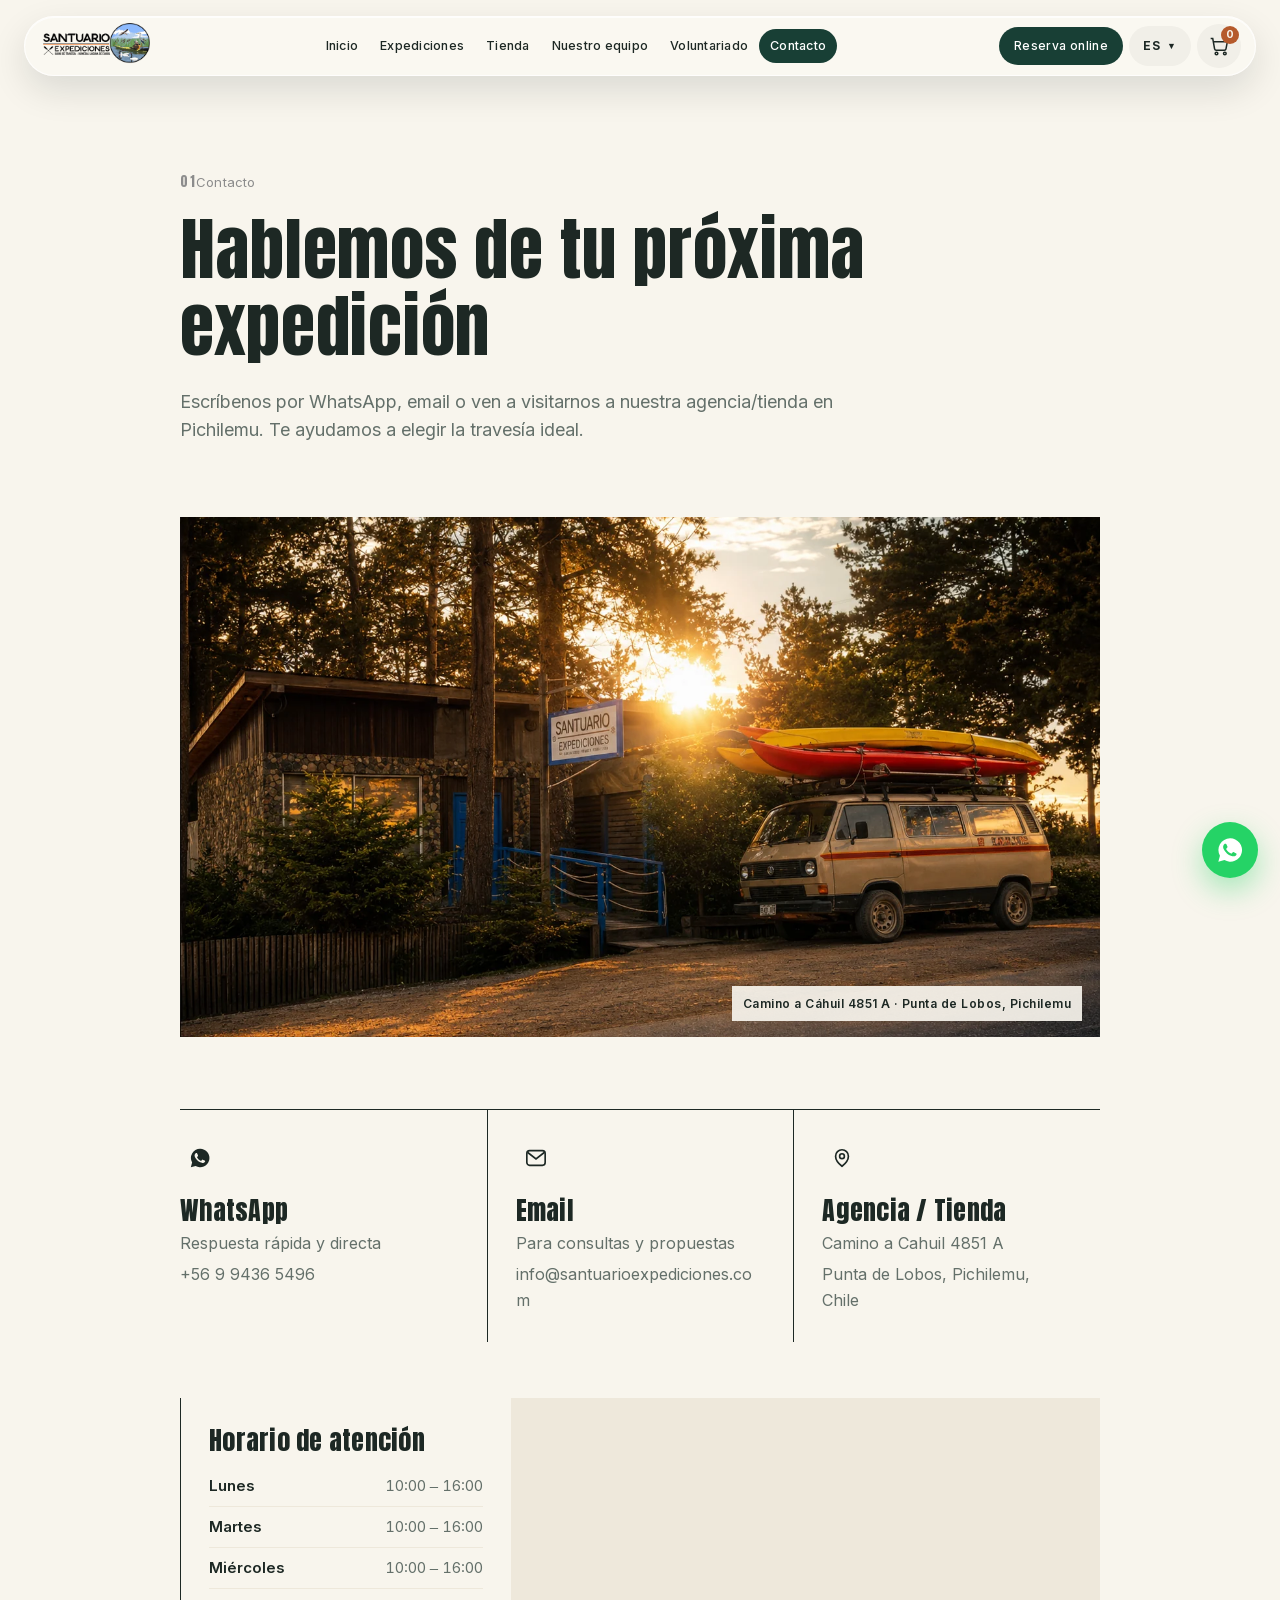
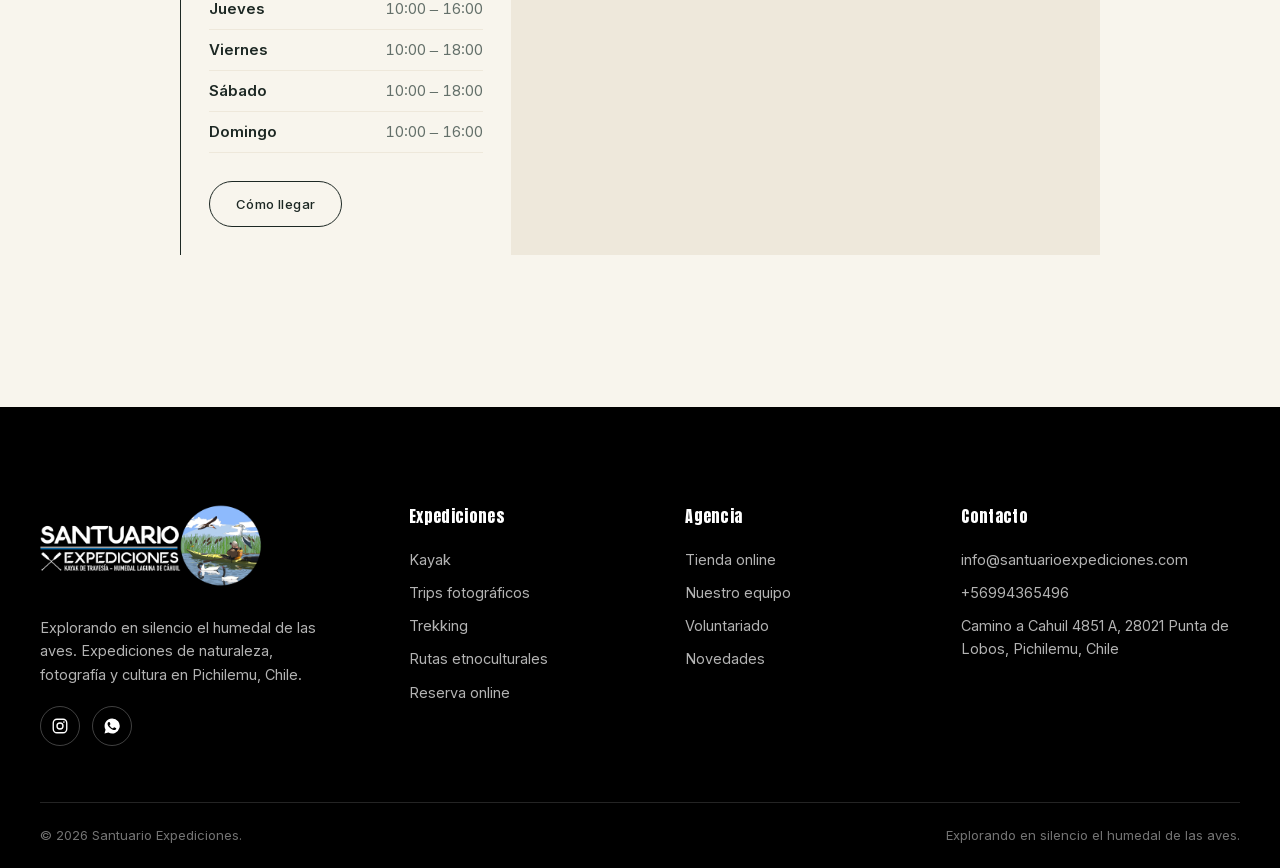
==== commit e7c5e694: "Stabilize Safari typography and WhatsApp booking" ====
--- a/contact.html
+++ b/contact.html
@@ -17,7 +17,7 @@
   <meta name="twitter:image" content="https://santuarioexpediciones.com/assets/img/agencia-santuario-punta-de-lobos.webp">
   <link rel="icon" type="image/png" href="assets/img/logo.png">
   <link rel="stylesheet" href="css/style.css">
-  <link rel="stylesheet" href="css/s1lex.css?v=20260815-5">
+  <link rel="stylesheet" href="css/s1lex.css?v=20260815-10">
 </head>
 <body>
   <div id="headerSlot"></div>
@@ -90,7 +90,7 @@
 
   <script src="js/i18n.js"></script>
   <script src="js/data.js"></script>
-  <script src="js/main.js?v=20260815-3"></script>
-  <script src="js/s1lex.js"></script>
+  <script src="js/main.js?v=20260815-10"></script>
+  <script src="js/s1lex.js?v=20260815-10"></script>
 </body>
 </html>
--- a/css/s1lex.css
+++ b/css/s1lex.css
@@ -1167,18 +1167,20 @@
   padding-bottom: clamp(48px, 6vw, 82px);
 }
 .hero h1 {
-  max-width: 11ch;
+  max-width: min(100%, 980px);
   font-size: clamp(48px, 6.2vw, 86px);
   line-height: 1.02;
   letter-spacing: 0.012em;
-  text-wrap: balance;
+  text-wrap: wrap;
+  word-break: normal;
+  overflow-wrap: normal;
 }
 .hero__eyebrow { letter-spacing: 0.12em; }
 .hero__overlay {
   background: linear-gradient(180deg, rgba(10, 22, 18, 0.62) 0%, rgba(10, 22, 18, 0.15) 45%, rgba(10, 22, 18, 0.8) 100%);
 }
 .s1-hero__caption { padding-top: 156px; }
-.s1-hero h1, .section__head h1, .section__head h2 { text-wrap: balance; }
+.s1-hero h1, .section__head h1, .section__head h2 { text-wrap: wrap; }
 .section__head .btn { margin-top: 8px; }
 
 .contact-arrival {
@@ -1270,7 +1272,7 @@
   .s1-hero, .hero, .shop-banner { margin-top: -68px; }
   .hero { min-height: max(680px, 100vh) !important; }
   .hero__content { padding: 142px 20px 108px; }
-  .hero h1 { max-width: 9ch; font-size: clamp(46px, 14.5vw, 66px); line-height: 1; }
+  .hero h1 { max-width: 100%; font-size: clamp(46px, 14.5vw, 66px); line-height: 1; }
   .hero__eyebrow { font-size: 11px; margin-bottom: 14px; }
   .hero__actions { gap: 10px; }
   .hero__actions .btn { min-width: 0; flex: 1 1 145px; }
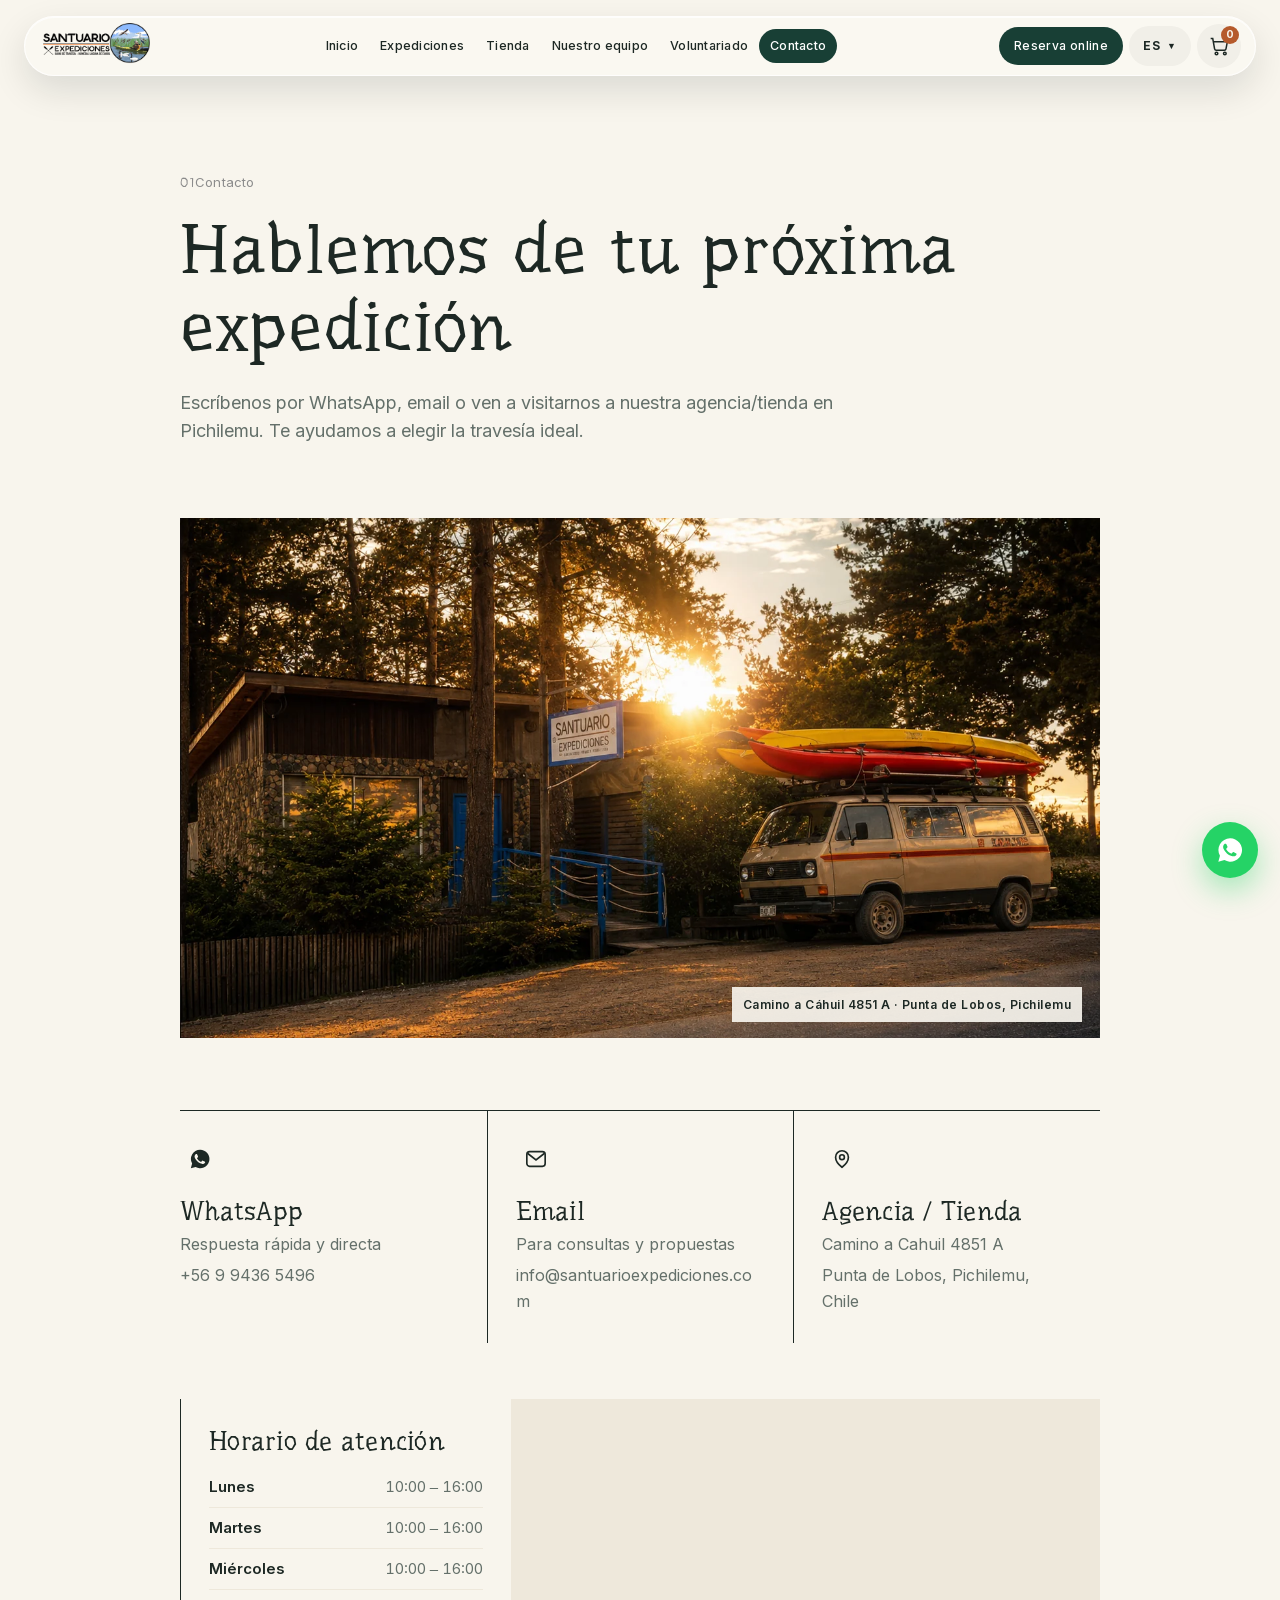
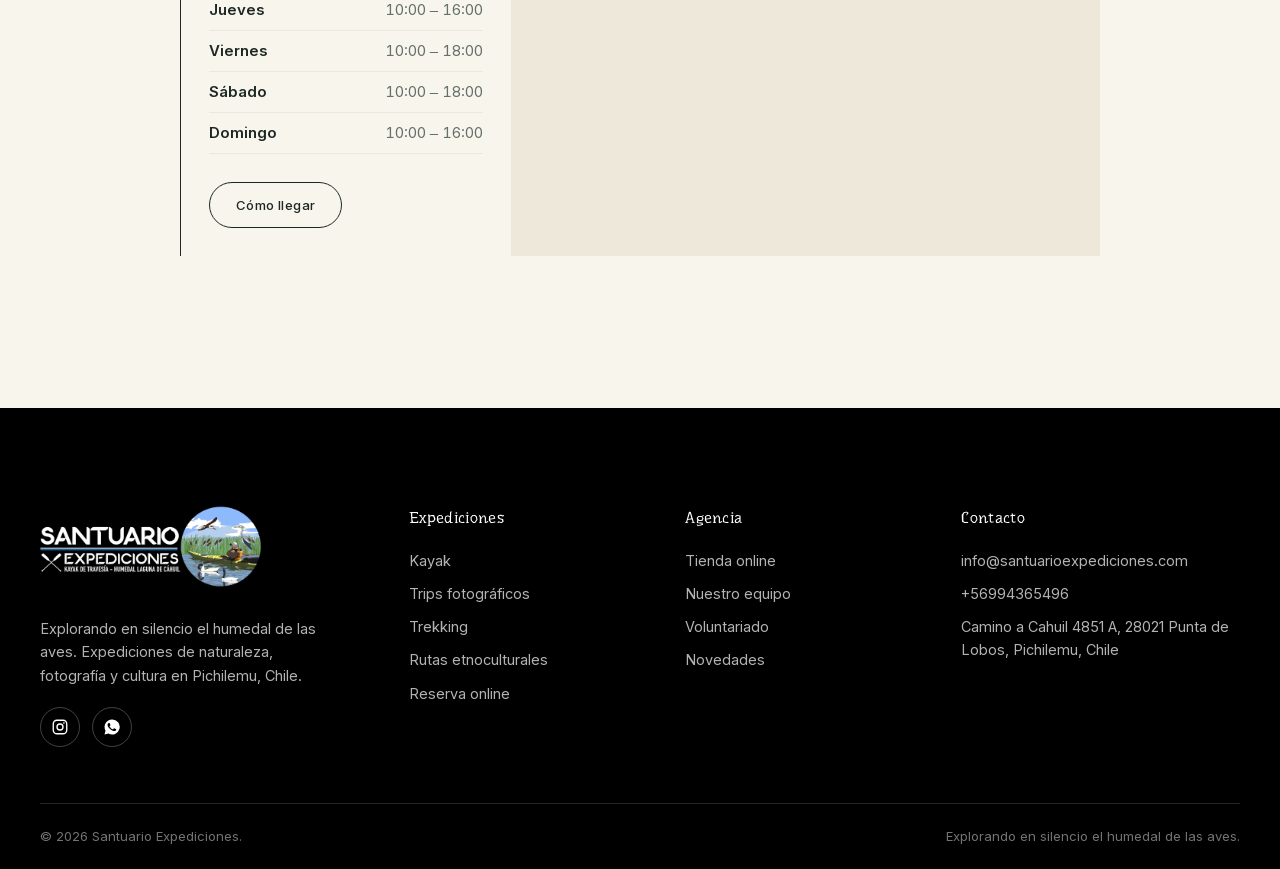
==== commit b4220297: "Use Underdog titles and refine booking copy" ====
--- a/contact.html
+++ b/contact.html
@@ -3,6 +3,9 @@
 <head>
   <meta charset="UTF-8">
   <meta name="viewport" content="width=device-width, initial-scale=1.0">
+  <link rel="preconnect" href="https://fonts.googleapis.com">
+  <link rel="preconnect" href="https://fonts.gstatic.com" crossorigin>
+  <link href="https://fonts.googleapis.com/css2?family=Underdog&display=swap" rel="stylesheet">
   <title>Contacto — Santuario Expediciones</title>
   <meta name="description" content="Contáctanos en Santuario Expediciones: expediciones de naturaleza, fotografía y cultura en Pichilemu, Chile. Escríbenos por WhatsApp, email o visítanos en la agencia.">
   <meta property="og:type" content="website">
@@ -17,7 +20,7 @@
   <meta name="twitter:image" content="https://santuarioexpediciones.com/assets/img/agencia-santuario-punta-de-lobos.webp">
   <link rel="icon" type="image/png" href="assets/img/logo.png">
   <link rel="stylesheet" href="css/style.css">
-  <link rel="stylesheet" href="css/s1lex.css?v=20260815-10">
+  <link rel="stylesheet" href="css/s1lex.css?v=20260815-12">
 </head>
 <body>
   <div id="headerSlot"></div>
@@ -88,7 +91,7 @@
 
   <div id="footerSlot"></div>
 
-  <script src="js/i18n.js"></script>
+  <script src="js/i18n.js?v=20260815-11"></script>
   <script src="js/data.js"></script>
   <script src="js/main.js?v=20260815-10"></script>
   <script src="js/s1lex.js?v=20260815-10"></script>
--- a/css/s1lex.css
+++ b/css/s1lex.css
@@ -33,7 +33,7 @@
   --accent: #1a1a1a;
   --green: #000000;
   --green-bright: #000000;
-  --font-display: "Anton", "Inter", "Helvetica Neue", Helvetica, Arial, sans-serif;
+  --font-display: "Underdog", "Inter", "Helvetica Neue", Helvetica, Arial, sans-serif;
   --font-body: "Inter", "Helvetica Neue", Helvetica, Arial, sans-serif;
   --container: 1400px;
   --section-pad: clamp(72px, 9vw, 96px);
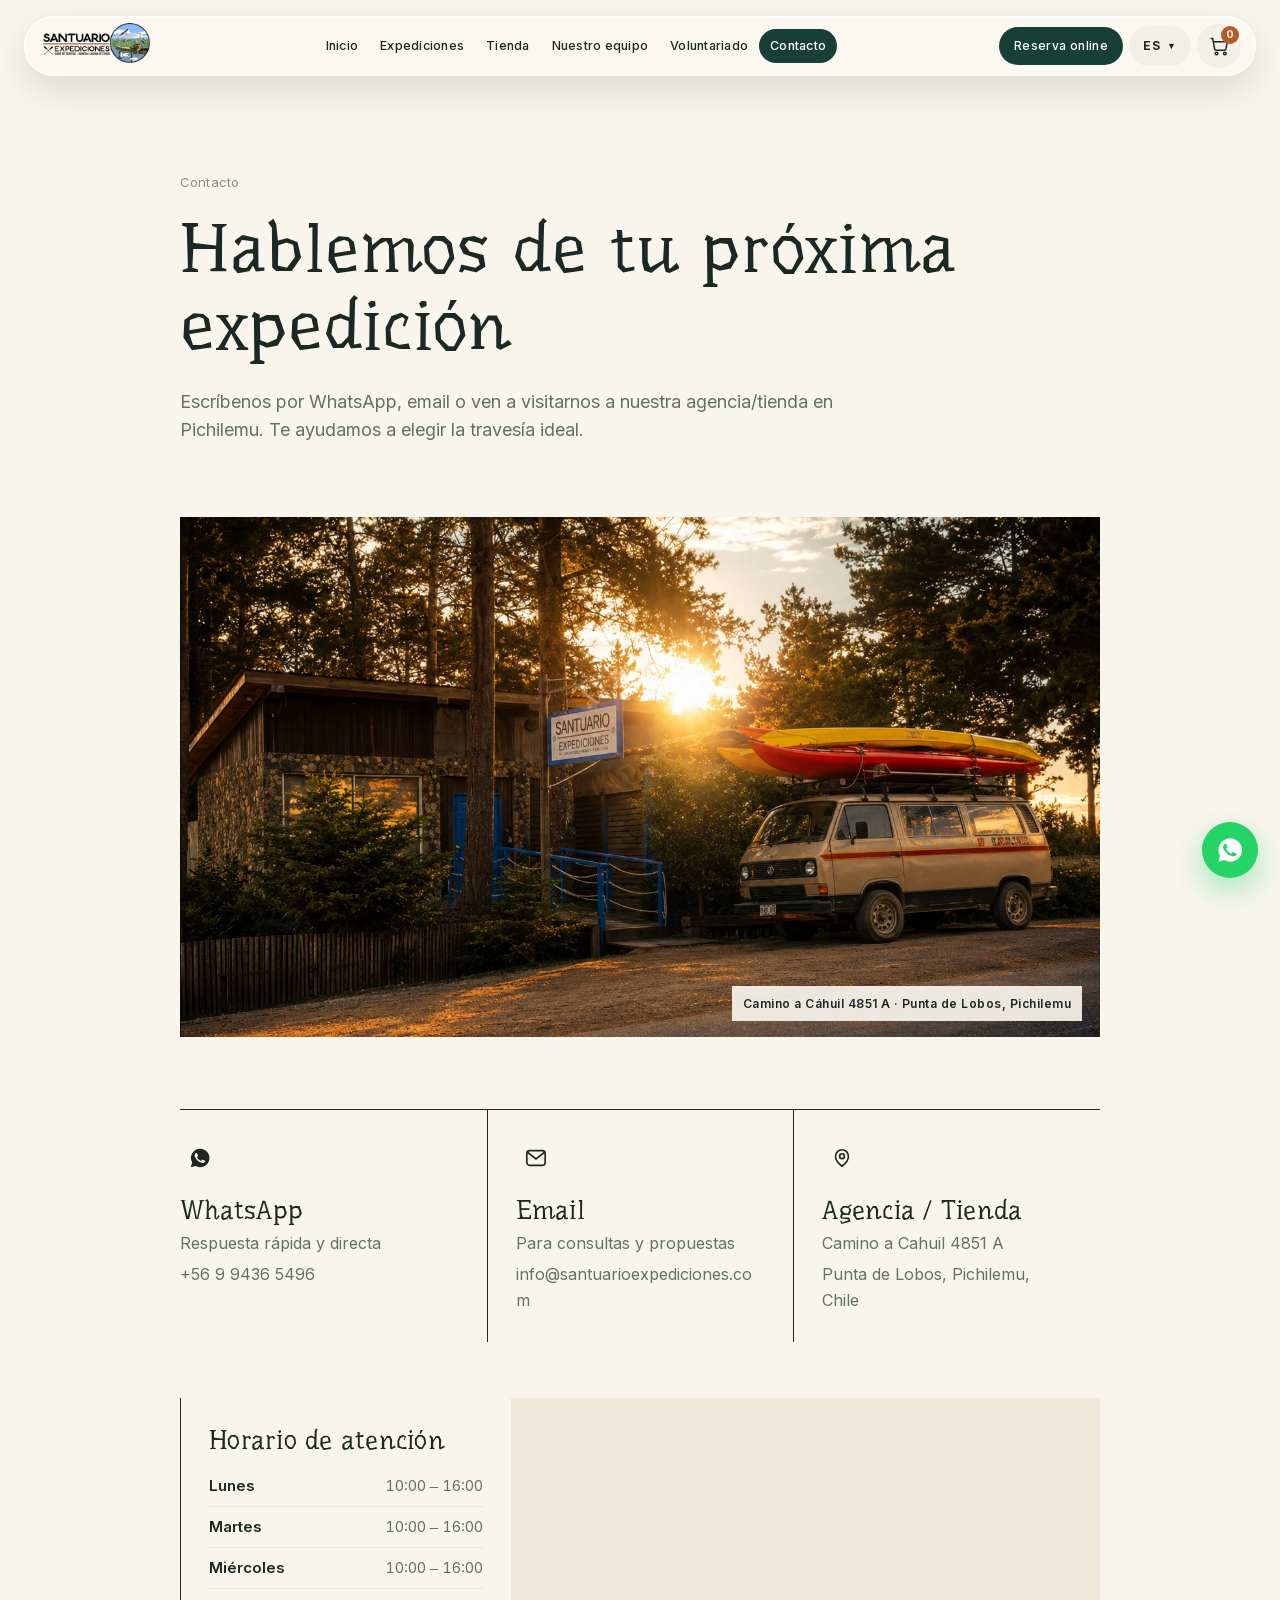
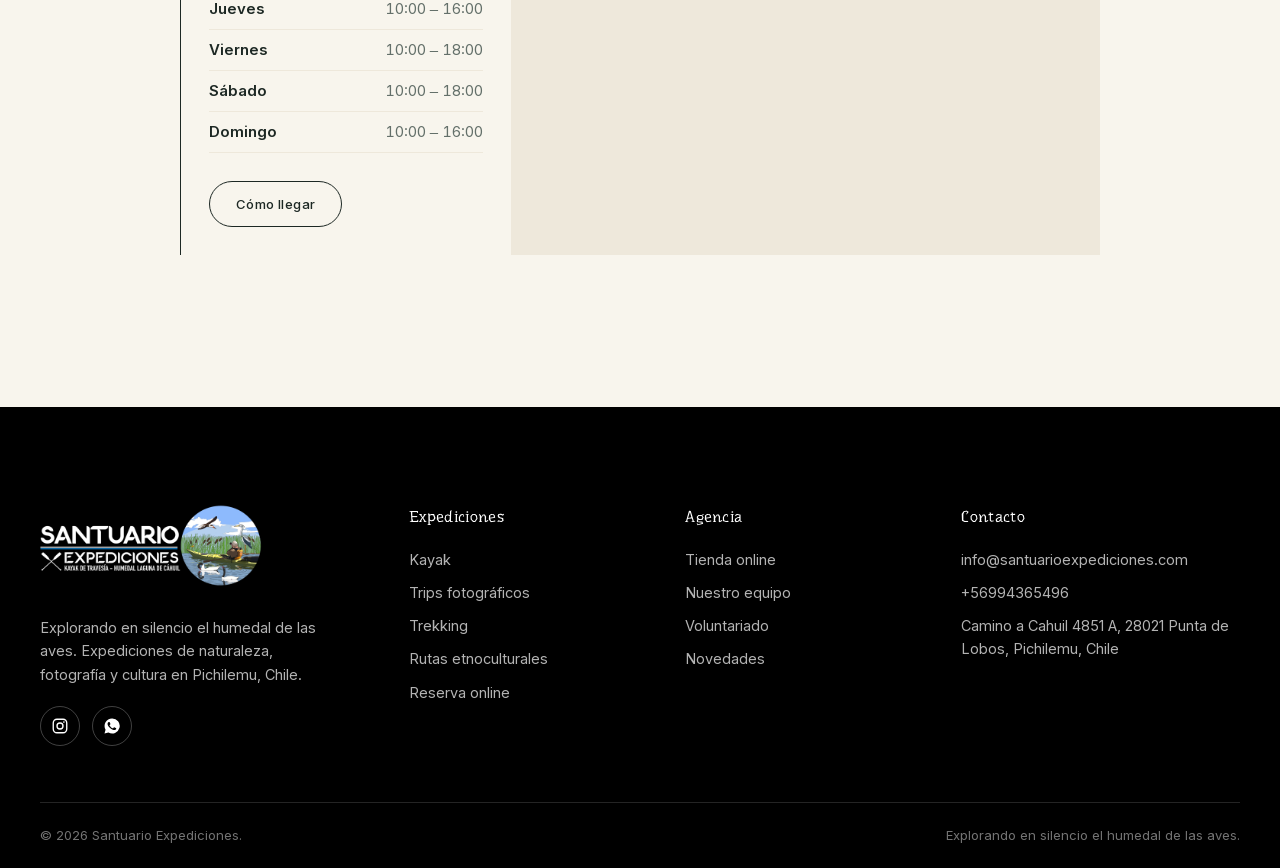
==== commit 4b7f53fa: "Use static Safari hero and simplify title reveals" ====
--- a/contact.html
+++ b/contact.html
@@ -18,9 +18,15 @@
   <meta name="twitter:title" content="Contacto — Santuario Expediciones">
   <meta name="twitter:description" content="Contáctanos en Santuario Expediciones: expediciones de naturaleza, fotografía y cultura en Pichilemu, Chile. Escríbenos por WhatsApp, email o visítanos en la agencia.">
   <meta name="twitter:image" content="https://santuarioexpediciones.com/assets/img/agencia-santuario-punta-de-lobos.webp">
-  <link rel="icon" type="image/png" href="assets/img/logo.png">
+  <link rel="icon" href="assets/favicons/favicon.ico" sizes="32x32">
+  <link rel="icon" type="image/png" sizes="16x16" href="assets/favicons/favicon-16x16.png">
+  <link rel="icon" type="image/png" sizes="32x32" href="assets/favicons/favicon-32x32.png">
+  <link rel="icon" type="image/png" sizes="48x48" href="assets/favicons/favicon-48x48.png">
+  <link rel="apple-touch-icon" sizes="180x180" href="assets/favicons/apple-touch-icon.png">
+  <link rel="manifest" href="site.webmanifest">
+  <meta name="theme-color" content="#faf5ec">
   <link rel="stylesheet" href="css/style.css">
-  <link rel="stylesheet" href="css/s1lex.css?v=20260815-12">
+  <link rel="stylesheet" href="css/s1lex.css?v=20260817-6">
 </head>
 <body>
   <div id="headerSlot"></div>
@@ -94,6 +100,6 @@
   <script src="js/i18n.js?v=20260815-11"></script>
   <script src="js/data.js"></script>
   <script src="js/main.js?v=20260815-10"></script>
-  <script src="js/s1lex.js?v=20260815-10"></script>
+  <script src="js/s1lex.js?v=20260817-6"></script>
 </body>
 </html>
--- a/css/style.css
+++ b/css/style.css
@@ -572,7 +572,7 @@
 .exp-featured__body h3 {
   font-family: var(--font-display);
   font-size: clamp(26px, 3vw, 38px);
-  font-weight: 600;
+  font-weight: 400;
   line-height: 1.1;
   margin-bottom: 16px;
 }
--- a/css/s1lex.css
+++ b/css/s1lex.css
@@ -197,15 +197,31 @@
   display: block;
   isolation: isolate;
 }
-.s1-hero__media { position: absolute; inset: 0; z-index: -2; overflow: hidden; background: #000; }
+.s1-hero__media { position: absolute; inset: 0; z-index: 0; overflow: hidden; background: #000; }
 .s1-hero__media video, .s1-hero__media img {
   width: 100%; height: 100%;
   object-fit: cover;
   animation: none;
 }
+.s1-hero__media video {
+  display: block;
+  transform: translateZ(0);
+  -webkit-transform: translateZ(0);
+}
+.s1-hero__media video::-webkit-media-controls,
+.s1-hero__media video::-webkit-media-controls-start-playback-button {
+  display: none !important;
+  -webkit-appearance: none;
+}
+.s1-hero__safari-fallback { display: none; }
+.is-safari .s1-hero__media video { display: none; }
+.is-safari .s1-hero__safari-fallback { display: block; }
 .s1-hero__scrim {
-  position: absolute; inset: 0;
+  position: absolute; inset: 0; z-index: 1;
   background: linear-gradient(180deg, rgba(0,0,0,0.45) 0%, rgba(0,0,0,0.22) 45%, rgba(0,0,0,0.72) 100%);
+  pointer-events: none;
+  transform: translateZ(0);
+  -webkit-transform: translateZ(0);
 }
 .s1-hero__caption {
   position: absolute;
@@ -214,6 +230,8 @@
   padding: 0 calc(max(24px, (100% - 1400px) / 2)) clamp(40px, 5vw, 64px);
   color: #fff;
   max-width: 980px;
+  transform: translateZ(0);
+  -webkit-transform: translateZ(0);
 }
 .s1-hero__eyebrow {
   font-size: 13px;
@@ -235,6 +253,9 @@
   text-shadow: 0 2px 30px rgba(0,0,0,0.25);
 }
 .s1-hero h1 em { font-style: normal; }
+@media (min-width: 600px) {
+  .s1-hero h1 .s1-hero__intro { white-space: nowrap; }
+}
 .s1-hero__sub {
   font-size: 19px;
   font-weight: 400;
@@ -815,6 +836,9 @@
    ============================================================ */
 
 /* ---------- Word-by-word headline reveal ---------- */
+#main h1.is-split-pending, #main h2.display.is-split-pending {
+  visibility: hidden;
+}
 #main h1 .w, #main h2.display .w {
   display: inline-block;
   overflow: hidden;
@@ -838,12 +862,7 @@
   gap: 12px;
 }
 .eyebrow--line::before {
-  content: "0" counter(s1sec);
-  font-family: var(--font-display);
-  font-size: 13px;
-  letter-spacing: 0.12em;
-  color: var(--gray);
-  font-variant-numeric: tabular-nums;
+  display: none;
 }
 .eyebrow--line::after {
   content: "";
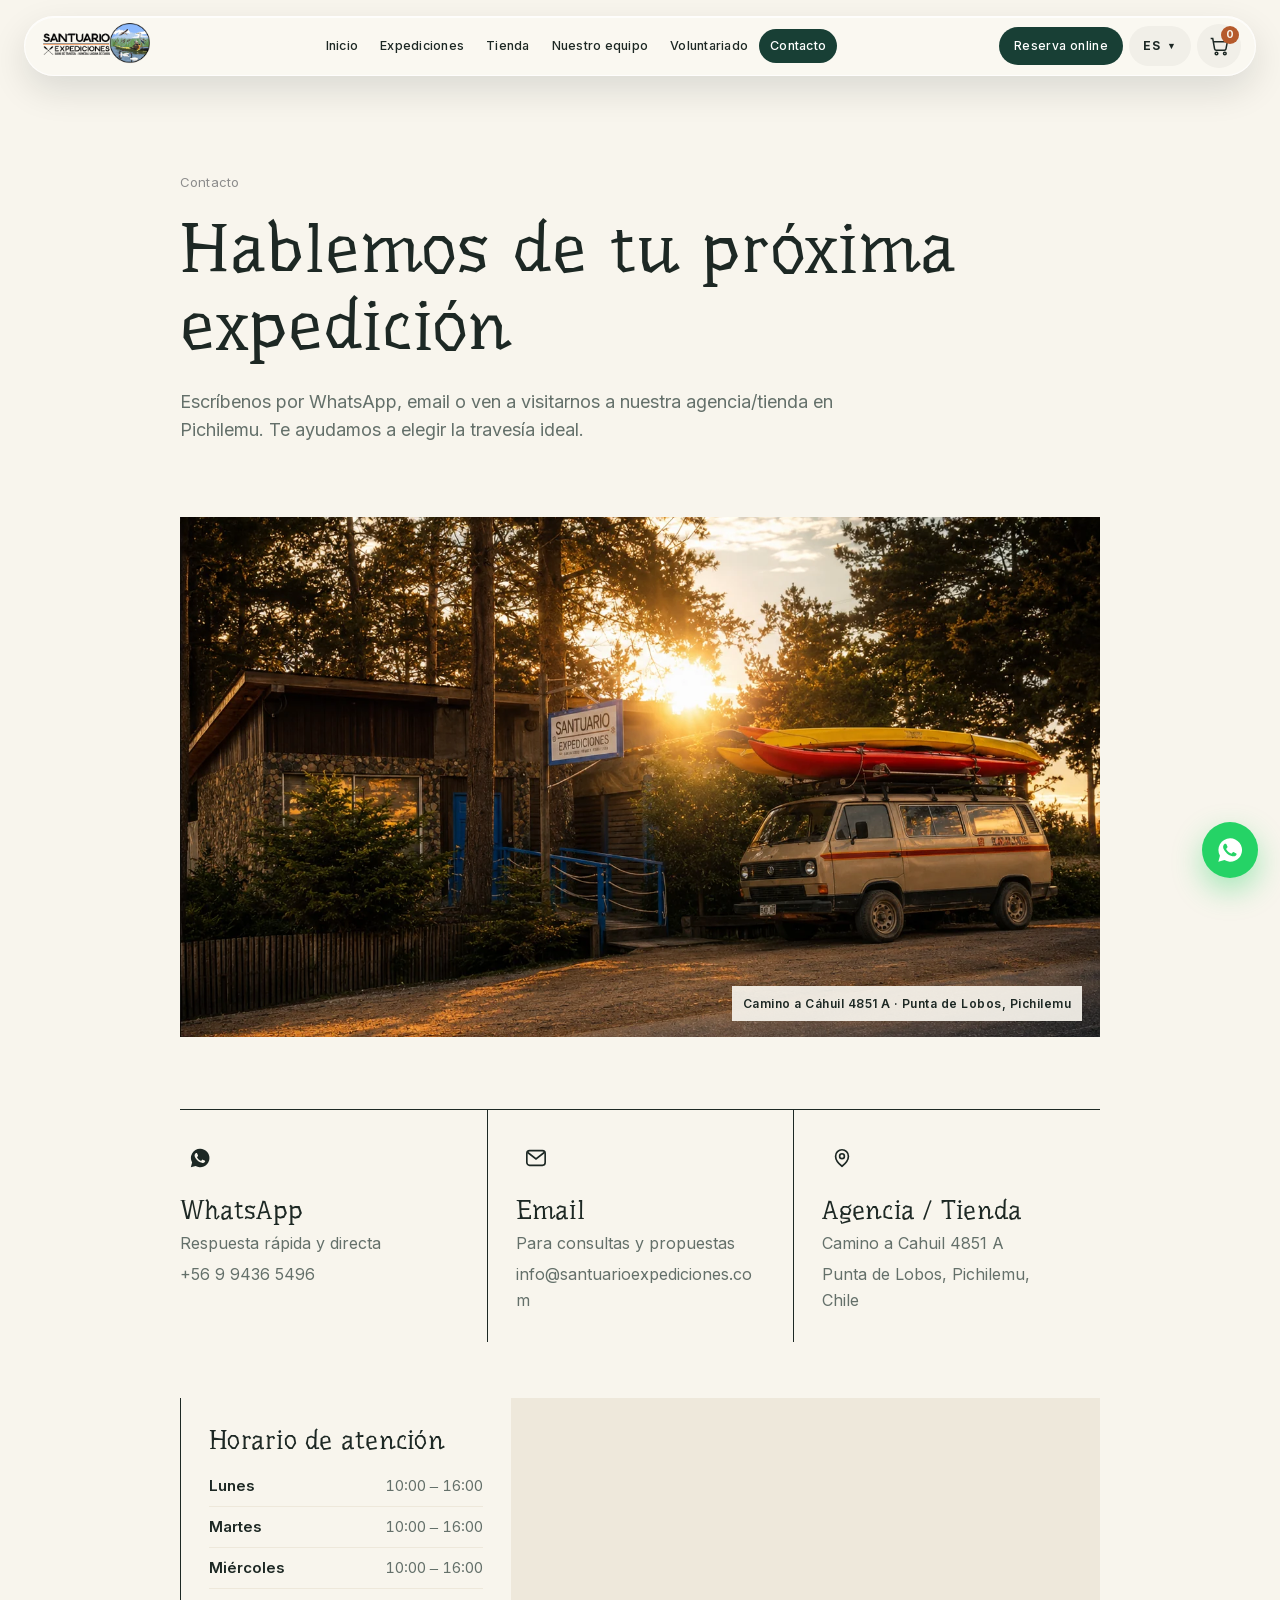
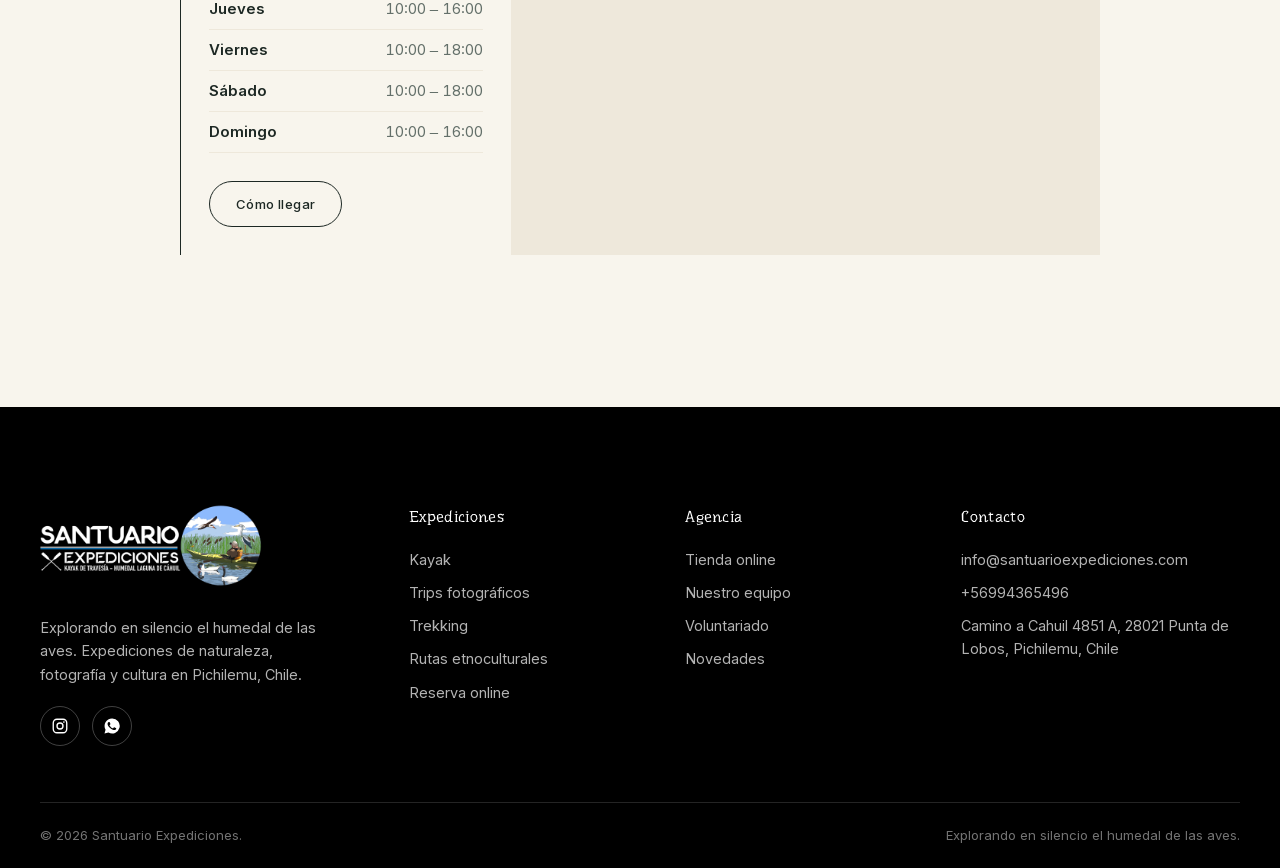
==== commit 774caa10: "Remove page title reveal animations" ====
--- a/contact.html
+++ b/contact.html
@@ -26,7 +26,7 @@
   <link rel="manifest" href="site.webmanifest">
   <meta name="theme-color" content="#faf5ec">
   <link rel="stylesheet" href="css/style.css">
-  <link rel="stylesheet" href="css/s1lex.css?v=20260817-6">
+  <link rel="stylesheet" href="css/s1lex.css?v=20260817-7">
 </head>
 <body>
   <div id="headerSlot"></div>
@@ -100,6 +100,6 @@
   <script src="js/i18n.js?v=20260815-11"></script>
   <script src="js/data.js"></script>
   <script src="js/main.js?v=20260815-10"></script>
-  <script src="js/s1lex.js?v=20260817-6"></script>
+  <script src="js/s1lex.js?v=20260817-7"></script>
 </body>
 </html>
--- a/css/s1lex.css
+++ b/css/s1lex.css
@@ -835,24 +835,6 @@
    s1lex micro-interactions (js/s1lex.js)
    ============================================================ */
 
-/* ---------- Word-by-word headline reveal ---------- */
-#main h1.is-split-pending, #main h2.display.is-split-pending {
-  visibility: hidden;
-}
-#main h1 .w, #main h2.display .w {
-  display: inline-block;
-  overflow: hidden;
-  vertical-align: bottom;
-}
-#main h1 .w-in, #main h2.display .w-in {
-  display: inline-block;
-  transform: translateY(115%);
-  transition: transform 0.7s cubic-bezier(0.22, 1, 0.36, 1) calc(var(--i, 0) * 42ms);
-}
-#main h1.is-in .w-in, #main h2.display.is-in .w-in {
-  transform: translateY(0);
-}
-
 /* ---------- Eyebrow micro-detail: index number + short rule ---------- */
 #main { counter-reset: s1sec; }
 .section { counter-increment: s1sec; }
@@ -998,7 +980,6 @@
 
 /* ---------- Reduced motion global ---------- */
 @media (prefers-reduced-motion: reduce) {
-  #main h1 .w-in, #main h2.display .w-in { transform: none; transition: none; }
   .s1-marquee__track { animation: none; }
   .s1-marquee__star { animation: none; }
   .exp-card__media img.s1-parallax,
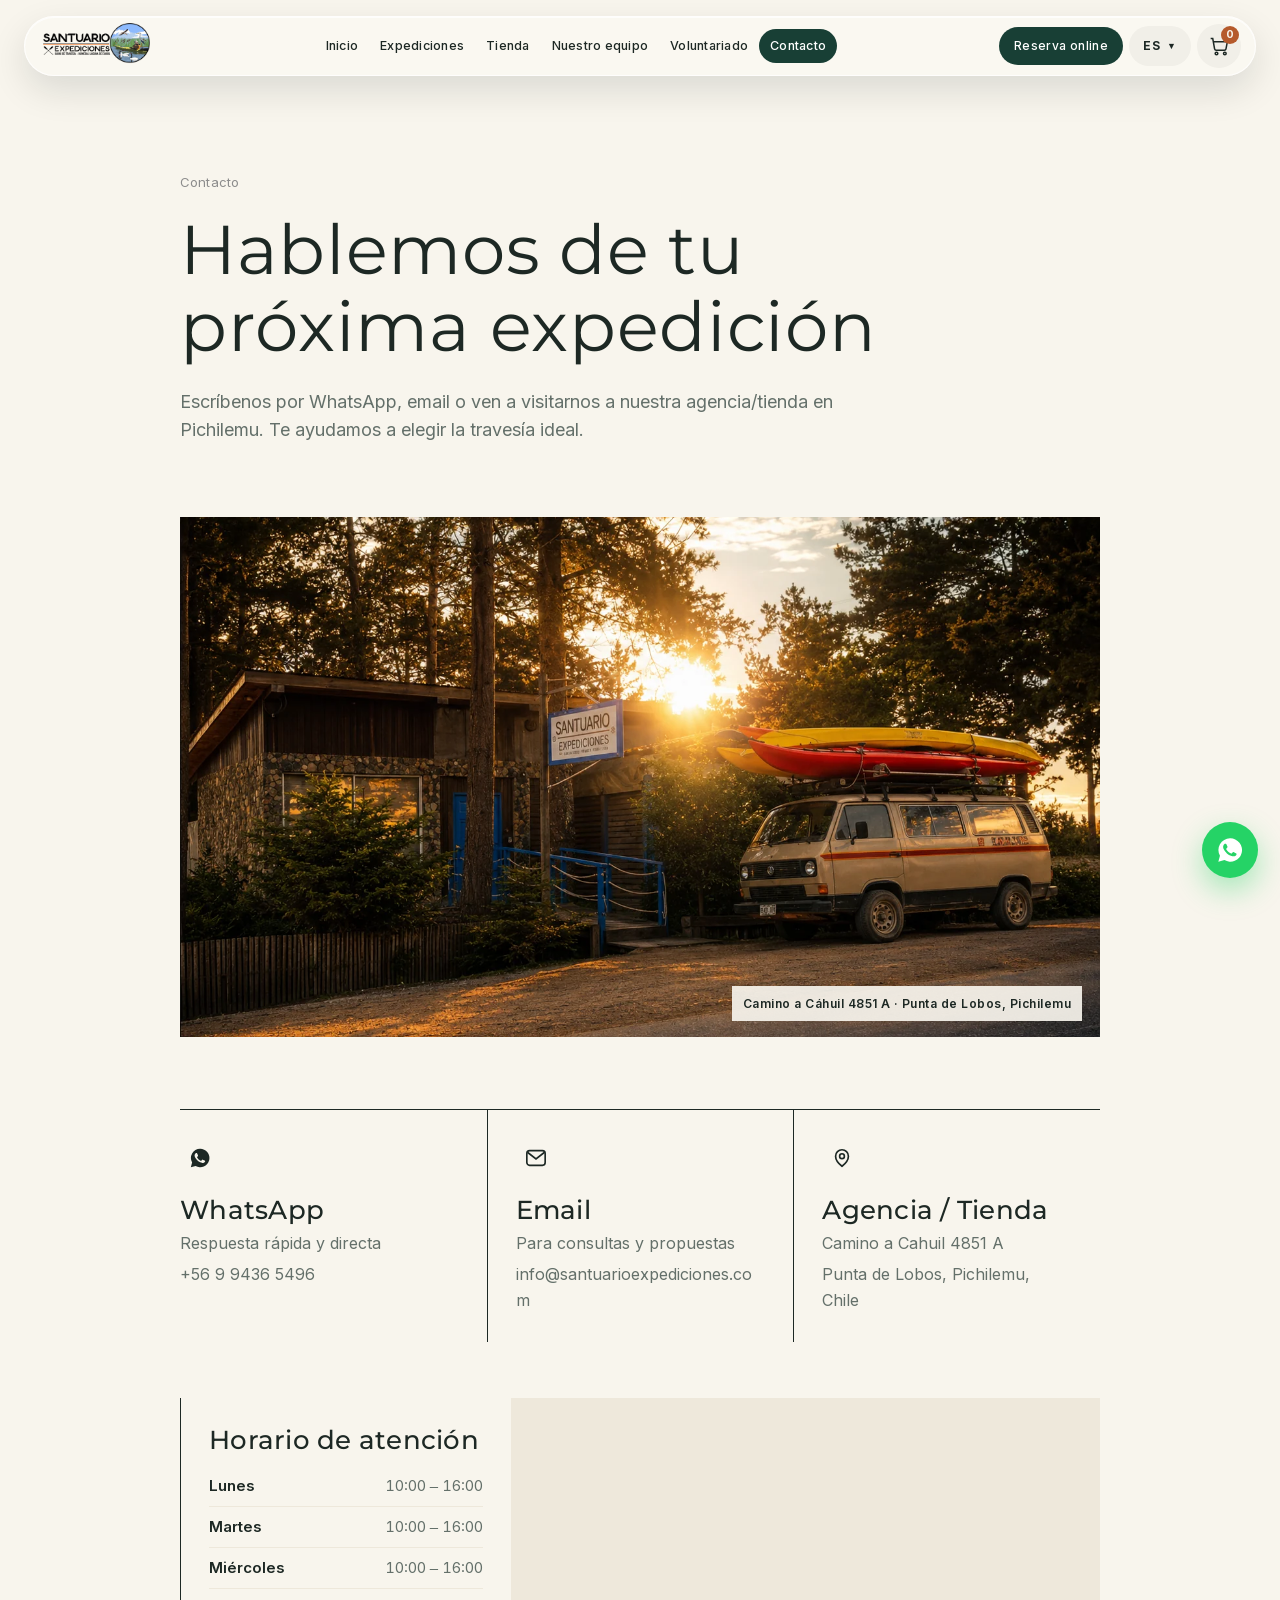
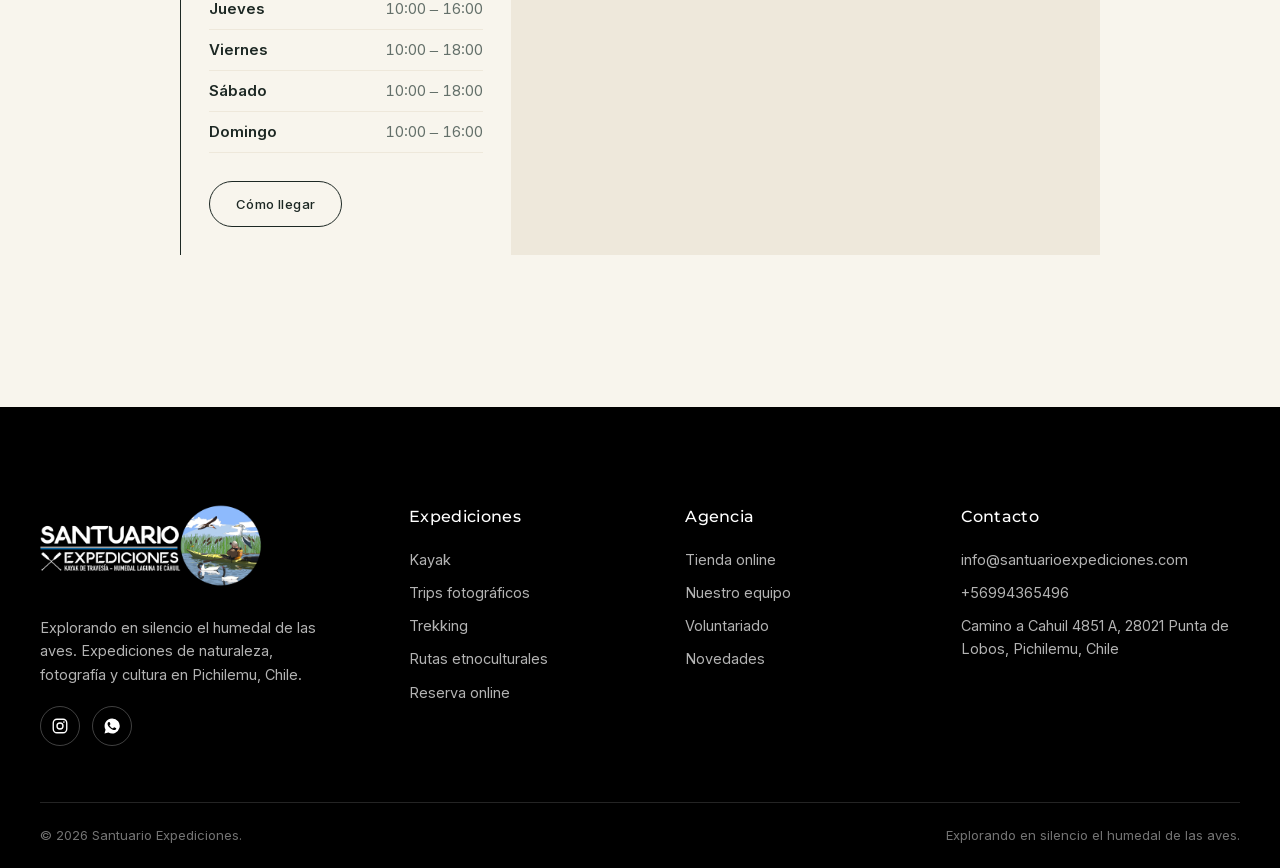
==== commit 6b9bd4c1: "Use Montserrat for headings" ====
--- a/contact.html
+++ b/contact.html
@@ -5,7 +5,7 @@
   <meta name="viewport" content="width=device-width, initial-scale=1.0">
   <link rel="preconnect" href="https://fonts.googleapis.com">
   <link rel="preconnect" href="https://fonts.gstatic.com" crossorigin>
-  <link href="https://fonts.googleapis.com/css2?family=Underdog&display=swap" rel="stylesheet">
+  <link href="https://fonts.googleapis.com/css2?family=Montserrat:wght@400;500;600;700&display=swap" rel="stylesheet">
   <title>Contacto — Santuario Expediciones</title>
   <meta name="description" content="Contáctanos en Santuario Expediciones: expediciones de naturaleza, fotografía y cultura en Pichilemu, Chile. Escríbenos por WhatsApp, email o visítanos en la agencia.">
   <meta property="og:type" content="website">
--- a/css/style.css
+++ b/css/style.css
@@ -23,7 +23,7 @@
   --white: #ffffff;
 
   /* Typographie */
-  --font-display: "Cormorant Garamond", Georgia, "Times New Roman", serif;
+  --font-display: "Montserrat", "Helvetica Neue", Helvetica, Arial, sans-serif;
   --font-body: -apple-system, BlinkMacSystemFont, "Helvetica Neue", Helvetica, Arial, sans-serif;
 
   /* Espacement */
--- a/css/s1lex.css
+++ b/css/s1lex.css
@@ -33,7 +33,7 @@
   --accent: #1a1a1a;
   --green: #000000;
   --green-bright: #000000;
-  --font-display: "Underdog", "Inter", "Helvetica Neue", Helvetica, Arial, sans-serif;
+  --font-display: "Montserrat", "Inter", "Helvetica Neue", Helvetica, Arial, sans-serif;
   --font-body: "Inter", "Helvetica Neue", Helvetica, Arial, sans-serif;
   --container: 1400px;
   --section-pad: clamp(72px, 9vw, 96px);
